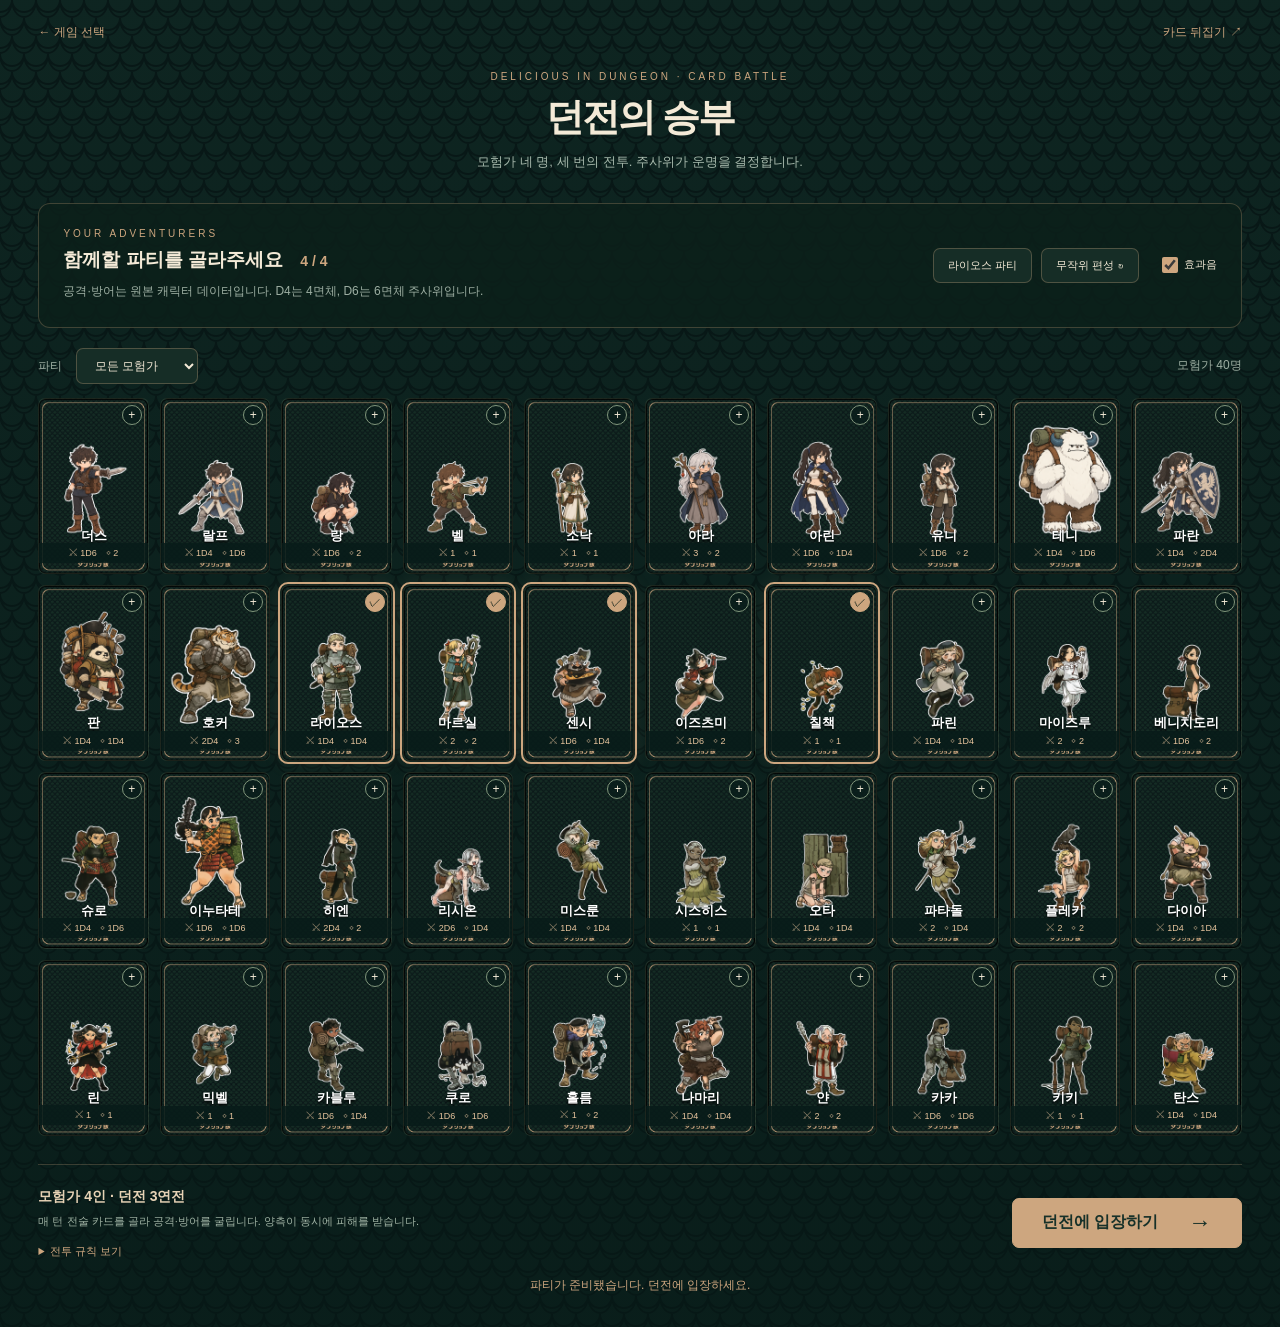
==== battle.html @ 52faee6e "Add dice card battle and shared game selection" ====
<!doctype html>
<html lang="ko">
<head>
  <meta charset="utf-8"><meta name="viewport" content="width=device-width, initial-scale=1">
  <title>던전의 승부 · 카드 배틀</title>
  <link rel="stylesheet" href="battle.css">
  <script src="battle-data.js" defer></script><script src="battle-engine.js" defer></script>
  <script src="battle-audio.js" defer></script><script src="battle.js" defer></script>
</head>
<body class="battle-body">
  <section id="party-setup" class="party-setup">
    <nav class="site-nav"><a href="index.html">← 게임 선택</a><a href="memory.html">카드 뒤집기 ↗</a></nav>
    <header class="page-heading"><p class="overline">DELICIOUS IN DUNGEON · CARD BATTLE</p><h1>던전의 승부</h1><p>모험가 네 명, 세 번의 전투. 주사위가 운명을 결정합니다.</p></header>
    <section class="party-config" aria-label="파티 편성">
      <div><p class="overline">YOUR ADVENTURERS</p><h2>함께할 파티를 골라주세요 <span id="selected-count">4 / 4</span></h2><p class="muted">공격·방어는 원본 캐릭터 데이터입니다. D4는 4면체, D6는 6면체 주사위입니다.</p></div>
      <div class="config-actions"><button id="default-party">라이오스 파티</button><button id="random-party">무작위 편성 ↻</button><label><input type="checkbox" id="battle-sound" checked> 효과음</label></div>
    </section>
    <div class="party-filter"><label>파티 <select id="party-filter"><option value="all">모든 모험가</option></select></label><span id="roster-count"></span></div>
    <div id="roster" class="roster" aria-label="캐릭터 선택"></div>
    <section class="launch-panel"><div><strong>모험가 4인 · 던전 3연전</strong><p>매 턴 전술 카드를 골라 공격·방어를 굴립니다. 양측이 동시에 피해를 받습니다.</p><details><summary>전투 규칙 보기</summary><p>아군 체력 80, 적 체력 18 / 20 / 24. 피해는 공격 합계 − 상대 방어 합계이며 최소 1입니다. 승리하면 체력을 12 회복합니다. 마지막 전투까지 이기면 클리어! 체력·전술 보너스는 이 웹게임의 공통 규칙이며 원본 캐릭터 능력치와 별개입니다.</p></details></div><button id="begin-battle" class="gold-button">던전에 입장하기 <span>→</span></button></section>
    <p id="setup-feedback" role="status" class="feedback"></p>
  </section>
  <main id="arena" class="arena" hidden>
    <header class="arena-header"><button id="back-to-party">← 파티 편성</button><div><span class="overline">DUNGEON ENCOUNTER</span><h1 id="encounter-title"></h1></div><label class="auto-label"><input type="checkbox" id="auto-battle"> 자동 진행</label></header>
    <div class="encounter-track" aria-label="던전 진행"><span data-stage="0">01 버섯의 숲</span><i></i><span data-stage="1">02 납골당</span><i></i><span data-stage="2">03 갑옷의 방</span></div>
    <section class="battlefield" aria-label="전투 필드">
      <div class="team ally-team"><div class="team-heading"><div><span class="overline">YOUR PARTY</span><h2>모험가 파티</h2></div><span class="hp-value" id="ally-hp-label"></span></div><div class="hp-track"><div id="ally-hp-bar"></div></div><div id="ally-lineup" class="lineup"></div></div>
      <div class="versus"><span id="round-label">ROUND 01</span><b>VS</b><span class="crossed-swords">⚔</span></div>
      <div class="team enemy-team"><div class="team-heading"><div><span class="overline">ENEMY PARTY</span><h2 id="enemy-name"></h2></div><span class="hp-value" id="enemy-hp-label"></span></div><div class="hp-track enemy"><div id="enemy-hp-bar"></div></div><div id="enemy-lineup" class="lineup"></div></div>
    </section>
    <section class="resolution" aria-label="주사위 판정 결과"><div class="power ally-power"><div><span>⚔ 공격 합계</span><strong id="ally-attack">—</strong></div><div><span>◇ 방어 합계</span><strong id="ally-defense">—</strong></div></div><div class="round-status"><span id="phase-label">전술을 선택하세요</span><p id="round-message" role="status" aria-live="polite">전술 카드를 고르면 주사위가 굴러갑니다.</p></div><div class="power enemy-power"><div><span>⚔ 공격 합계</span><strong id="enemy-attack">—</strong></div><div><span>◇ 방어 합계</span><strong id="enemy-defense">—</strong></div></div></section>
    <section class="command-area" aria-label="전술 카드"><div class="command-title"><span class="overline">CHOOSE YOUR TACTIC</span><p>이번 턴의 전술</p></div><div id="tactics" class="tactics"></div><div class="deck-mark"><span>✦</span><strong>매 턴 1장 선택</strong><small>전술 보너스는 파티 합계에 적용</small></div></section>
    <details class="combat-log"><summary>전투 기록 <span id="log-last">아직 전투가 시작되지 않았습니다.</span></summary><ol id="log-list"></ol></details>
  </main>
  <dialog id="battle-result" aria-labelledby="battle-result-title"><p class="overline" id="result-kicker"></p><h2 id="battle-result-title"></h2><p id="battle-result-description"></p><button id="continue-battle" class="gold-button"></button><button id="result-party" class="text-button">파티 다시 편성하기</button></dialog>
</body>
</html>
---- battle.css ----
:root{color-scheme:dark;--ink:#0b1e1c;--panel:#142e28;--gold:#cda67f;--paper:#f4ead7;--muted:#9eafa3;font-family:'Malgun Gothic','Apple SD Gothic Neo',sans-serif;background:var(--ink);color:var(--paper)}
*{box-sizing:border-box}body{margin:0;min-height:100vh;background-color:#102824;background-image:linear-gradient(#0b201c66,#071a17bb),url("data:image/svg+xml,%3Csvg xmlns='http://www.w3.org/2000/svg' width='48' height='36' viewBox='0 0 48 36'%3E%3Cg fill='none' stroke='%23061213' stroke-width='2'%3E%3Cpath d='M-12 0a12 12 0 0 0 24 0m0 0a12 12 0 0 0 24 0m0 0a12 12 0 0 0 24 0M-12 0a12 17 0 0 0 24 0m0 0a12 17 0 0 0 24 0m0 0a12 17 0 0 0 24 0M0 18a12 12 0 0 0 24 0m0 0a12 12 0 0 0 24 0M0 18a12 17 0 0 0 24 0m0 0a12 17 0 0 0 24 0'/%3E%3C/g%3E%3C/svg%3E")}
[hidden]{display:none!important}button,input,select{font:inherit}a{color:inherit;text-decoration:none}button,select{border:1px solid #cda67f50;border-radius:7px;background:#162d26;color:var(--paper);padding:9px 14px;cursor:pointer}button:hover{border-color:var(--gold);background:#294537}button:disabled{opacity:.45;cursor:default}button:focus-visible,a:focus-visible,select:focus-visible{outline:3px solid #ffe3a4;outline-offset:4px}input[type=checkbox]{accent-color:var(--gold);width:16px;height:16px;vertical-align:middle;cursor:pointer}h1,h2,p{margin:0}.overline{font-size:10px;letter-spacing:3px;color:var(--gold)}.muted{color:var(--muted);font-size:12px;line-height:1.8}.gold-button{background:var(--gold);color:#173129;border-color:var(--gold);font-weight:700;min-height:50px;display:inline-flex;gap:30px;align-items:center;justify-content:center}.gold-button:hover{background:#e6c6a2;color:#12271f}.gold-button span{font-size:23px}.text-button{border:0;background:transparent;color:var(--muted);display:block;margin:14px auto 0;font-size:12px}.site-nav{display:flex;justify-content:space-between;font-size:12px;color:var(--gold);margin-bottom:30px}
/* A shared entrance for both games. */
.portal{max-width:1120px;width:92%;margin:auto;padding:48px 0 25px}.portal-heading{text-align:center}.portal-emblem{display:block;font-size:28px;color:var(--gold);margin:16px 0 8px}.portal-heading h1{font-size:43px;letter-spacing:-2px}.portal-heading>p:last-child{font-size:13px;line-height:1.9;color:#afc0b3;margin-top:12px}.mode-grid{display:grid;grid-template-columns:1fr 1fr;gap:26px;margin-top:34px}.mode-card{overflow:hidden;border-radius:14px;border:1px solid #cda67f60;background:#10251feb;transition:transform .2s,border-color .2s;box-shadow:0 15px 40px #0003}.mode-card:hover{transform:translateY(-5px);border-color:var(--gold)}.mode-visual{height:225px;background:radial-gradient(ellipse at bottom,#61734d70,transparent 70%);position:relative;border-bottom:1px solid #cda67f30;overflow:hidden}.mini-card,.mini-back{position:absolute;top:24px;width:105px;height:167px;border-radius:7px;background:url('card_back.png') center/100% 100%;box-shadow:0 6px 20px #0007;left:calc(50% - 52px);transform:rotate(-10deg)}.mini-back{transform:translateX(-94px) rotate(-16deg);top:40px}.mini-card img{width:100%;height:90%;object-fit:contain}.mini-card.second{transform:translateX(90px) rotate(12deg);top:34px}.battle-visual{display:flex;align-items:flex-end;justify-content:center;gap:5px}.portal-hero{height:220px;width:155px;object-fit:contain;filter:drop-shadow(0 3px 1px #f4ead780)}.portal-monster{height:195px;width:135px;object-fit:contain;filter:drop-shadow(0 3px 1px #f4ead780)}.portal-vs{font-size:35px;font-weight:900;font-style:italic;color:#e5d4b6;align-self:center}.mode-copy{padding:26px 32px 25px}.mode-copy h2{font-size:28px;margin:9px 0 12px;letter-spacing:-1px}.mode-copy p{color:#b7c4b7;font-size:13px;line-height:1.8}.mode-tags{display:block;color:#899f8d;font-size:10px;margin:18px 0}.mode-copy>strong{display:flex;justify-content:space-between;align-items:center;border-top:1px solid #cda67f30;padding-top:16px;font-size:13px;color:var(--gold)}.mode-copy>strong span{font-size:23px}.portal-footer{text-align:center;color:#7e9688;font-size:11px;margin-top:30px}
/* Preparation: select the adventurers using their imported statistics. */
.party-setup{max-width:1320px;width:94%;margin:auto;padding:24px 0 32px}.page-heading{text-align:center;margin:10px 0 32px}.page-heading h1{font-size:38px;letter-spacing:-2px;margin:10px 0}.page-heading>p:last-child{font-size:13px;color:#a7b9ac}.party-config{display:flex;justify-content:space-between;align-items:center;gap:20px;padding:24px;background:#0c201bd9;border:1px solid #cda67f45;border-radius:12px}.party-config h2{font-size:19px;margin:8px 0}.party-config h2 span{font-size:14px;color:var(--gold);margin-left:12px}.config-actions{display:flex;gap:9px;align-items:center;flex-wrap:wrap;justify-content:flex-end;font-size:11px}.config-actions label{white-space:nowrap;margin-left:10px}.party-filter{display:flex;align-items:center;justify-content:space-between;margin:20px 0 14px;font-size:12px;color:var(--muted)}.party-filter select{margin-left:10px;font-size:12px}.roster{display:grid;grid-template-columns:repeat(10,minmax(0,1fr));gap:11px}.roster-card{position:relative;overflow:hidden;aspect-ratio:606/968;padding:0;border:1px solid #667a5e40;background:url('card_back.png') center/100% 100%;border-radius:7px;transition:transform .15s}.roster-card:hover{transform:translateY(-3px)}.roster-card.selected{outline:2px solid var(--gold);outline-offset:1px;box-shadow:0 0 20px #cda67f25}.roster-card img{position:absolute;top:0;left:5%;width:90%;height:79%;object-fit:contain}.selection-tick{position:absolute;top:6px;right:6px;border-radius:50%;width:20px;height:20px;display:grid;place-items:center;background:#091d1bcc;border:1px solid #80957b;font-size:12px;z-index:1}.selected .selection-tick{background:var(--gold);color:#15251c;border-color:var(--gold)}.roster-name{position:absolute;bottom:16%;width:100%;left:0;font-size:13px;color:#fff;text-shadow:0 2px 3px #000}.roster-stats{position:absolute;bottom:5.5%;width:100%;left:0;font-size:9px;background:#081c19d9;padding:5px 0;color:#e7c49d;white-space:nowrap}.launch-panel{display:flex;justify-content:space-between;gap:25px;align-items:center;border-top:1px solid #cda67f40;margin-top:28px;padding-top:22px}.launch-panel strong{font-size:14px;color:#e6d2b5}.launch-panel p{font-size:11px;color:#9fb2a3;line-height:1.8;margin-top:6px}.launch-panel details{font-size:11px;color:var(--gold);margin-top:12px}.launch-panel summary{cursor:pointer}.launch-panel .gold-button{flex-shrink:0;min-width:230px}.feedback{text-align:center;color:var(--gold);font-size:12px;margin-top:18px;min-height:18px}
/* The arena uses the whole viewport, with opposing parties and a shared roll. */
.in-battle{overflow:hidden}.arena{height:100dvh;max-width:1600px;margin:auto;padding:16px 30px;display:grid;grid-template-rows:auto auto minmax(0,1fr) auto auto auto;gap:14px}.arena-header{display:flex;justify-content:space-between;align-items:center}.arena-header>div{text-align:center}.arena-header h1{font-size:24px;margin-top:5px;letter-spacing:-1px}.arena-header>button{font-size:11px}.auto-label{font-size:12px;color:#c0c9b6;min-width:110px;text-align:right}.encounter-track{display:flex;align-items:center;justify-content:center;gap:12px;font-size:10px;color:#5f7b6c}.encounter-track i{width:50px;height:1px;background:#58715b66}.encounter-track .current{color:var(--gold)}.encounter-track .passed{color:#c5d9b5}.battlefield{display:grid;grid-template-columns:minmax(0,1fr) 115px minmax(0,1fr);gap:20px;align-items:stretch;min-height:0;padding-top:8px}.team{display:flex;flex-direction:column;min-width:0;min-height:0}.team-heading{display:flex;justify-content:space-between;align-items:center;gap:8px}.team-heading .overline{font-size:8px;letter-spacing:2px}.team-heading h2{font-size:16px;margin-top:5px}.hp-value{font-size:13px;font-weight:bold;color:#eee5cf;font-variant-numeric:tabular-nums}.hp-track{height:8px;background:#091b18;border:1px solid #bdd19530;border-radius:5px;margin:12px 0 0;overflow:hidden}.hp-track>div{height:100%;background:linear-gradient(90deg,#507f5a,#b6cd85);transition:width .5s}.hp-track.enemy>div{background:linear-gradient(90deg,#8c3334,#ce7a63)}.lineup{display:flex;justify-content:center;align-items:stretch;gap:0;flex:1;min-height:0;margin-top:10px;border-bottom:1px solid #cda67f30}.fighter{position:relative;min-width:0;flex:1;display:flex;flex-direction:column;justify-content:flex-end;align-items:center;padding-top:24px}.fighter img{min-height:0;flex:1;object-fit:contain;max-width:100%;width:100%;filter:drop-shadow(1px 1px 0 #f2e2c780) drop-shadow(-1px -1px 0 #f2e2c780) drop-shadow(0 7px 5px #0005)}.fighter-name{position:relative;z-index:1;text-align:center;background:#0a1b17e8;border:1px solid #72826170;border-radius:5px;padding:4px 8px;font-size:12px;margin-top:-5px;max-width:100%;white-space:nowrap}.fighter-stats{font-size:9px;line-height:1.5;color:#d7c09c;text-align:center;padding:7px 0;min-height:28px}.enemy-team .fighter img{max-width:230px}.enemy-team .fighter-name{border-color:#bb766070}.roll-float{position:absolute;top:4px;left:50%;transform:translateX(-50%) translateY(8px);white-space:nowrap;padding:6px 9px;font-size:12px;font-weight:bold;background:#d4b06c;color:#15271d;clip-path:polygon(8% 0,92% 0,100% 50%,92% 100%,8% 100%,0 50%);opacity:0;transition:opacity .2s,transform .2s;z-index:2}.has-roll .roll-float{opacity:1;transform:translateX(-50%) translateY(0)}.versus{display:flex;flex-direction:column;align-items:center;justify-content:center;gap:12px}.versus>span:first-child{font-size:9px;letter-spacing:2px;color:var(--gold)}.versus b{font-size:55px;font-weight:900;font-style:italic;color:#f3ecd8;text-shadow:0 3px 0 #0005}.crossed-swords{font-size:38px;color:var(--gold);opacity:.7}.resolution{display:grid;grid-template-columns:1fr 1.3fr 1fr;gap:18px;align-items:center;border-top:1px solid #cda67f40;border-bottom:1px solid #cda67f40;padding:14px 18px;background:#0a1b17b3}.power{display:flex;justify-content:center;gap:28px}.power>div{display:flex;flex-direction:column;align-items:center}.power span{font-size:9px;color:#bcb89e;white-space:nowrap}.power strong{font-size:38px;font-variant-numeric:tabular-nums;line-height:1.2}.ally-power strong{color:#e4d19f}.enemy-power strong{color:#d8927e}.round-status{text-align:center}.round-status>span{font-size:13px;color:var(--gold);font-weight:bold}.round-status p{font-size:11px;color:#a1b4a6;line-height:1.7;margin-top:6px}.command-area{display:grid;grid-template-columns:1fr 2.4fr 1fr;gap:24px;align-items:center}.command-title p{font-size:17px;margin-top:8px}.tactics{display:grid;grid-template-columns:repeat(3,minmax(0,1fr));gap:12px}.tactic-card{display:flex;flex-direction:column;align-items:center;padding:10px 8px 12px;gap:4px;border-radius:9px;background:linear-gradient(160deg,#294337,#10271f);border-color:#cda67f66;transition:transform .15s}.tactic-card:hover:not(:disabled){transform:translateY(-4px);background:#304d3c}.tactic-icon{font-size:21px;color:var(--gold)}.tactic-card strong{font-size:14px}.tactic-card small{font-size:9px;color:#91aa96}.tactic-bonus{font-size:12px;color:#e9cf9e;border-top:1px solid #cda67f33;margin-top:4px;padding-top:6px}.tactic-assault{border-bottom:3px solid #b9634f}.tactic-balanced{border-bottom:3px solid #cda67f}.tactic-guard{border-bottom:3px solid #6c93a8}.deck-mark{display:flex;flex-direction:column;align-items:center;gap:7px;color:#a5b59c}.deck-mark>span{font-size:27px;color:var(--gold)}.deck-mark strong{font-size:11px}.deck-mark small{font-size:9px;color:#6e8b79}.combat-log{font-size:10px;color:#82998a;position:relative}.combat-log summary{cursor:pointer;display:flex;gap:20px;align-items:center}.combat-log summary span{overflow:hidden;text-overflow:ellipsis;white-space:nowrap}.combat-log ol{position:absolute;bottom:20px;left:0;right:0;max-height:200px;overflow:auto;border:1px solid #cda67f66;background:#0c201bf5;padding:20px 30px;color:#b4c6b7;line-height:2;z-index:10;border-radius:7px}.rolling .fighter img{animation:roll-bob .15s infinite alternate}.rolling .power strong{animation:pulse .15s infinite alternate}dialog{width:min(460px,90%);padding:36px;border:1px solid var(--gold);border-radius:15px;background:#122c24;color:var(--paper);text-align:center;box-shadow:0 20px 100px #0008}dialog::backdrop{background:#031410c9;backdrop-filter:blur(5px)}dialog h2{font-size:27px;letter-spacing:-1px;margin:15px 0}dialog>p:not(.overline){font-size:13px;line-height:1.8;color:#b3c2ae;margin-bottom:25px}dialog .gold-button{width:100%}@keyframes roll-bob{from{transform:translateY(0)}to{transform:translateY(-4px)}}@keyframes pulse{to{opacity:.3}}
@media(min-width:1600px){.arena{padding-top:24px;padding-bottom:24px;gap:20px}.tactic-card{padding:16px}.fighter-name{font-size:15px}.fighter-stats{font-size:11px}}
@media(max-width:1000px){.roster{grid-template-columns:repeat(7,minmax(0,1fr))}.party-config{align-items:flex-start;flex-direction:column}.config-actions{justify-content:flex-start}.arena{padding:12px 16px;gap:12px}.battlefield{grid-template-columns:minmax(0,1fr) 65px minmax(0,1fr);gap:10px}.versus b{font-size:38px}.crossed-swords{font-size:28px}.command-area{grid-template-columns:1fr 3fr}.deck-mark{display:none}.power{gap:18px}.fighter-name{font-size:10px;padding:4px}.fighter-stats{font-size:8px}.roll-float{font-size:10px;padding:4px}.portal{padding-top:30px}.mode-copy{padding:22px}}
@media(max-width:650px){.portal{width:90%;padding-top:28px}.portal-heading h1{font-size:32px}.portal-heading .overline{font-size:8px;letter-spacing:2px}.portal-emblem{margin-top:10px}.mode-grid{grid-template-columns:1fr;gap:18px}.mode-visual{height:190px}.mini-card,.mini-back{width:87px;height:139px}.mini-back{transform:translateX(-70px) rotate(-16deg)}.mini-card.second{transform:translateX(70px) rotate(12deg)}.portal-hero{height:185px}.portal-monster{height:160px}.mode-copy h2{font-size:24px}.mode-copy p br{display:none}.mode-copy p{font-size:12px}.mode-tags{margin:12px 0}.party-setup{padding-top:18px}.page-heading h1{font-size:31px}.page-heading>p:last-child{font-size:11px;line-height:1.7}.page-heading .overline{font-size:8px;letter-spacing:2px}.party-config{padding:16px}.party-config h2{font-size:16px}.party-config .muted{font-size:10px}.config-actions{font-size:10px}.config-actions button{font-size:10px;padding:8px}.roster{grid-template-columns:repeat(4,minmax(0,1fr));gap:9px}.roster-name{font-size:11px}.roster-stats{font-size:8px;letter-spacing:-.5px}.launch-panel{flex-direction:column;align-items:stretch;gap:15px}.site-nav{margin-bottom:20px;font-size:11px}.launch-panel .gold-button{width:100%}.arena{padding:10px 10px max(10px,env(safe-area-inset-bottom));gap:10px;grid-template-rows:auto auto minmax(0,1fr) auto auto auto}.arena-header .overline{font-size:7px;letter-spacing:1px}.arena-header h1{font-size:18px}.arena-header>button{font-size:9px;padding:7px}.auto-label{font-size:10px;min-width:0}.encounter-track{font-size:8px;gap:6px}.encounter-track i{width:18px}.battlefield{grid-template-columns:minmax(0,1fr) 35px minmax(0,1fr);gap:6px;padding-top:0}.team-heading{flex-wrap:wrap;gap:4px}.team-heading h2{font-size:12px}.team-heading .overline{font-size:6px;letter-spacing:1px}.hp-value{font-size:10px}.hp-track{margin-top:7px;height:6px}.lineup{flex-wrap:wrap;gap:5px;margin-top:7px}.ally-team .fighter{flex:0 0 calc(50% - 3px);height:calc(50% - 3px);padding-top:17px}.enemy-team .fighter{padding-top:18px}.enemy-team .fighter img{max-height:80%}.fighter-name{font-size:9px;padding:2px 5px}.fighter-stats{font-size:6px;padding:3px 0;min-height:18px}.versus b{font-size:25px}.versus>span:first-child{font-size:6px;letter-spacing:0}.crossed-swords{font-size:23px}.roll-float{font-size:8px;padding:3px;top:0}.resolution{grid-template-columns:1fr 1fr;padding:8px;gap:8px}.power{gap:24px}.power strong{font-size:27px}.power span{font-size:8px}.round-status{grid-column:1/-1;grid-row:2;border-top:1px solid #cda67f30;padding-top:6px}.round-status>span{font-size:10px}.round-status p{font-size:9px;line-height:1.4;margin-top:3px}.command-area{display:block}.command-title{display:none}.tactics{gap:7px}.tactic-card{padding:7px 3px;gap:2px}.tactic-icon{font-size:18px}.tactic-card strong{font-size:12px}.tactic-card small{font-size:7px}.tactic-bonus{font-size:10px;padding-top:4px}.combat-log{font-size:8px}.combat-log summary{gap:10px}.combat-log summary span{max-width:70%}}
@media(max-height:600px) and (min-width:651px){.arena{gap:8px;padding:8px 20px}.arena-header h1{font-size:18px}.arena-header .overline{display:none}.tactic-card{padding:6px;gap:2px}.tactic-card small,.deck-mark,.command-title .overline{display:none}.tactic-icon{font-size:16px}.tactic-bonus{font-size:10px;padding-top:3px}.tactic-card strong{font-size:12px}.resolution{padding:7px}.power strong{font-size:28px}.fighter-name{font-size:9px}.fighter-stats{font-size:7px;min-height:20px;padding:3px}.roll-float{font-size:8px;padding:3px}.fighter{padding-top:18px}.encounter-track{font-size:8px}.hp-track{margin-top:6px}.team-heading h2{font-size:12px}.team-heading .overline{font-size:6px}}
@media(prefers-reduced-motion:reduce){*,*::before,*::after{animation:none!important;transition:none!important}}
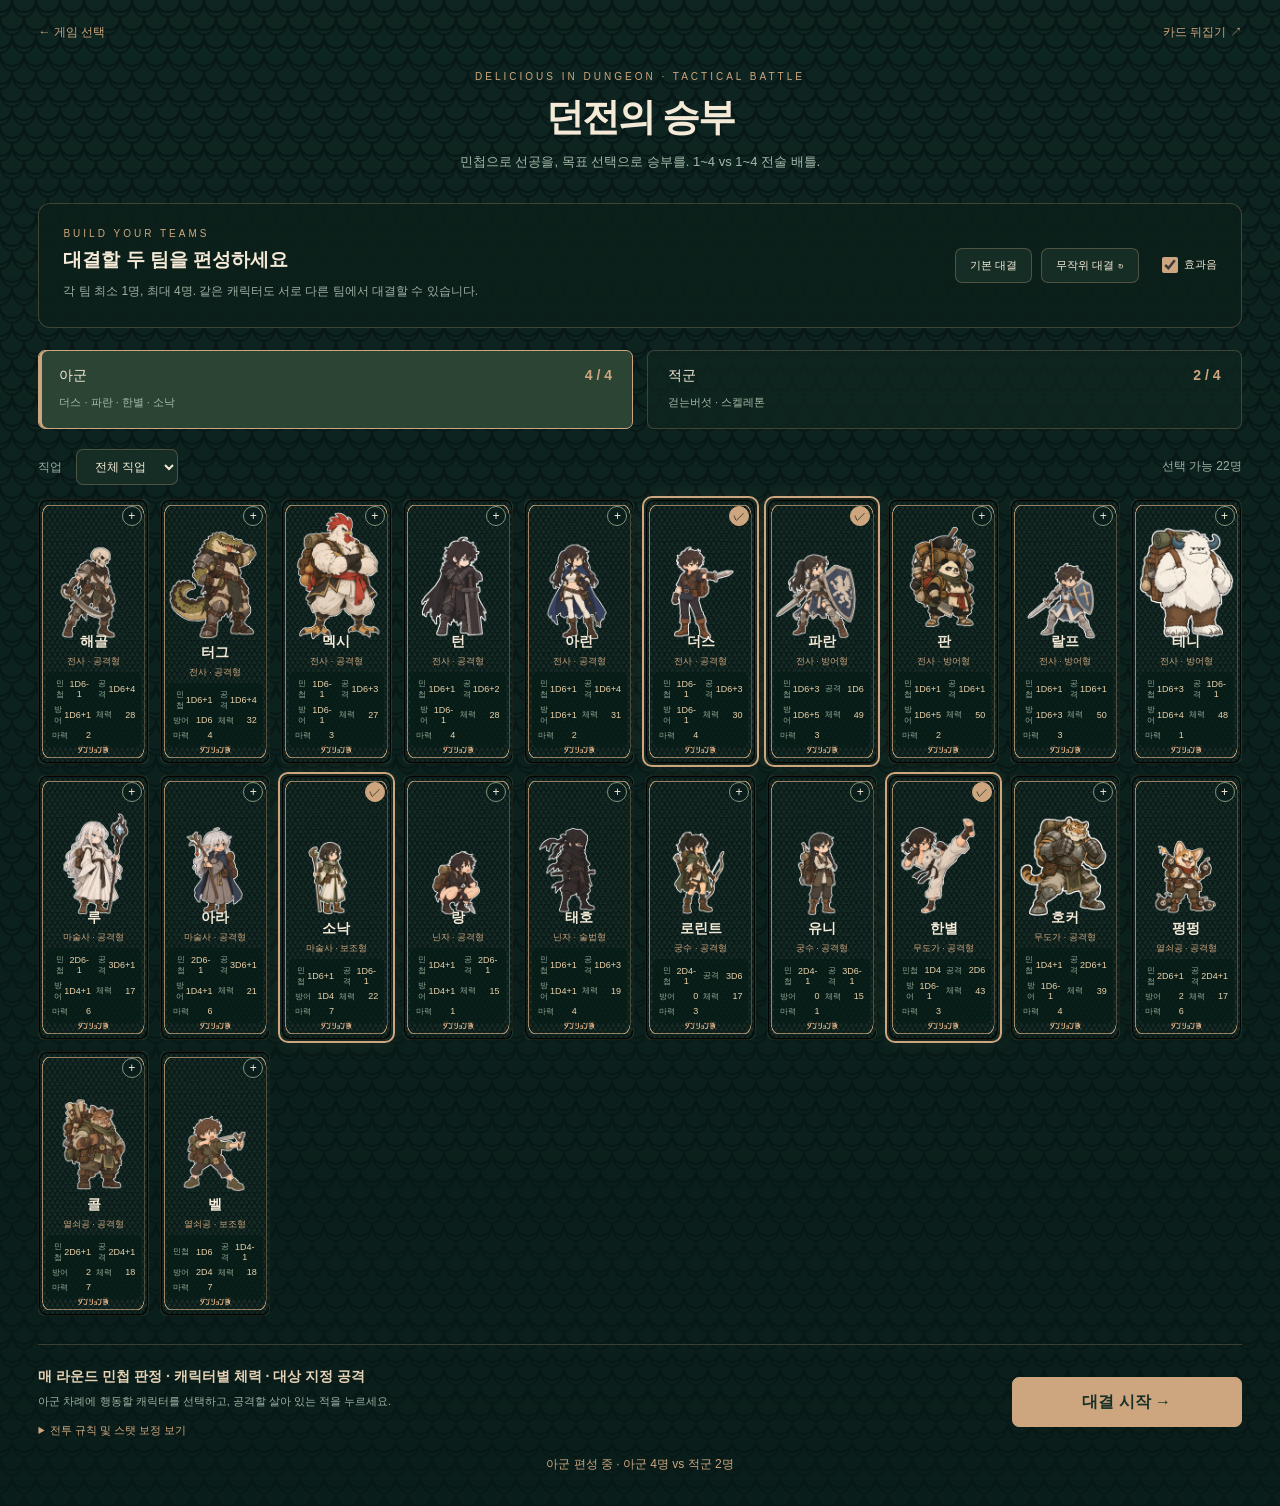
==== commit 77095da5: "Rebuild battle with individual initiative, targets, combos and job stats" ====
--- a/battle.html
+++ b/battle.html
@@ -1,37 +1,22 @@
 <!doctype html>
-<html lang="ko">
-<head>
-  <meta charset="utf-8"><meta name="viewport" content="width=device-width, initial-scale=1">
-  <title>던전의 승부 · 카드 배틀</title>
-  <link rel="stylesheet" href="battle.css">
-  <script src="battle-data.js" defer></script><script src="battle-engine.js" defer></script>
-  <script src="battle-audio.js" defer></script><script src="battle.js" defer></script>
-</head>
+<html lang="ko"><head><meta charset="utf-8"><meta name="viewport" content="width=device-width,initial-scale=1"><title>던전의 승부 · 카드 배틀</title><link rel="stylesheet" href="battle.css"><script src="battle-data.js" defer></script><script src="battle-engine.js" defer></script><script src="battle-audio.js" defer></script><script src="battle.js" defer></script></head>
 <body class="battle-body">
-  <section id="party-setup" class="party-setup">
-    <nav class="site-nav"><a href="index.html">← 게임 선택</a><a href="memory.html">카드 뒤집기 ↗</a></nav>
-    <header class="page-heading"><p class="overline">DELICIOUS IN DUNGEON · CARD BATTLE</p><h1>던전의 승부</h1><p>모험가 네 명, 세 번의 전투. 주사위가 운명을 결정합니다.</p></header>
-    <section class="party-config" aria-label="파티 편성">
-      <div><p class="overline">YOUR ADVENTURERS</p><h2>함께할 파티를 골라주세요 <span id="selected-count">4 / 4</span></h2><p class="muted">공격·방어는 원본 캐릭터 데이터입니다. D4는 4면체, D6는 6면체 주사위입니다.</p></div>
-      <div class="config-actions"><button id="default-party">라이오스 파티</button><button id="random-party">무작위 편성 ↻</button><label><input type="checkbox" id="battle-sound" checked> 효과음</label></div>
-    </section>
-    <div class="party-filter"><label>파티 <select id="party-filter"><option value="all">모든 모험가</option></select></label><span id="roster-count"></span></div>
-    <div id="roster" class="roster" aria-label="캐릭터 선택"></div>
-    <section class="launch-panel"><div><strong>모험가 4인 · 던전 3연전</strong><p>매 턴 전술 카드를 골라 공격·방어를 굴립니다. 양측이 동시에 피해를 받습니다.</p><details><summary>전투 규칙 보기</summary><p>아군 체력 80, 적 체력 18 / 20 / 24. 피해는 공격 합계 − 상대 방어 합계이며 최소 1입니다. 승리하면 체력을 12 회복합니다. 마지막 전투까지 이기면 클리어! 체력·전술 보너스는 이 웹게임의 공통 규칙이며 원본 캐릭터 능력치와 별개입니다.</p></details></div><button id="begin-battle" class="gold-button">던전에 입장하기 <span>→</span></button></section>
-    <p id="setup-feedback" role="status" class="feedback"></p>
-  </section>
-  <main id="arena" class="arena" hidden>
-    <header class="arena-header"><button id="back-to-party">← 파티 편성</button><div><span class="overline">DUNGEON ENCOUNTER</span><h1 id="encounter-title"></h1></div><label class="auto-label"><input type="checkbox" id="auto-battle"> 자동 진행</label></header>
-    <div class="encounter-track" aria-label="던전 진행"><span data-stage="0">01 버섯의 숲</span><i></i><span data-stage="1">02 납골당</span><i></i><span data-stage="2">03 갑옷의 방</span></div>
-    <section class="battlefield" aria-label="전투 필드">
-      <div class="team ally-team"><div class="team-heading"><div><span class="overline">YOUR PARTY</span><h2>모험가 파티</h2></div><span class="hp-value" id="ally-hp-label"></span></div><div class="hp-track"><div id="ally-hp-bar"></div></div><div id="ally-lineup" class="lineup"></div></div>
-      <div class="versus"><span id="round-label">ROUND 01</span><b>VS</b><span class="crossed-swords">⚔</span></div>
-      <div class="team enemy-team"><div class="team-heading"><div><span class="overline">ENEMY PARTY</span><h2 id="enemy-name"></h2></div><span class="hp-value" id="enemy-hp-label"></span></div><div class="hp-track enemy"><div id="enemy-hp-bar"></div></div><div id="enemy-lineup" class="lineup"></div></div>
-    </section>
-    <section class="resolution" aria-label="주사위 판정 결과"><div class="power ally-power"><div><span>⚔ 공격 합계</span><strong id="ally-attack">—</strong></div><div><span>◇ 방어 합계</span><strong id="ally-defense">—</strong></div></div><div class="round-status"><span id="phase-label">전술을 선택하세요</span><p id="round-message" role="status" aria-live="polite">전술 카드를 고르면 주사위가 굴러갑니다.</p></div><div class="power enemy-power"><div><span>⚔ 공격 합계</span><strong id="enemy-attack">—</strong></div><div><span>◇ 방어 합계</span><strong id="enemy-defense">—</strong></div></div></section>
-    <section class="command-area" aria-label="전술 카드"><div class="command-title"><span class="overline">CHOOSE YOUR TACTIC</span><p>이번 턴의 전술</p></div><div id="tactics" class="tactics"></div><div class="deck-mark"><span>✦</span><strong>매 턴 1장 선택</strong><small>전술 보너스는 파티 합계에 적용</small></div></section>
-    <details class="combat-log"><summary>전투 기록 <span id="log-last">아직 전투가 시작되지 않았습니다.</span></summary><ol id="log-list"></ol></details>
-  </main>
-  <dialog id="battle-result" aria-labelledby="battle-result-title"><p class="overline" id="result-kicker"></p><h2 id="battle-result-title"></h2><p id="battle-result-description"></p><button id="continue-battle" class="gold-button"></button><button id="result-party" class="text-button">파티 다시 편성하기</button></dialog>
-</body>
-</html>
+<section id="party-setup" class="party-setup">
+<nav class="site-nav"><a href="index.html">← 게임 선택</a><a href="memory.html">카드 뒤집기 ↗</a></nav>
+<header class="page-heading"><p class="overline">DELICIOUS IN DUNGEON · TACTICAL BATTLE</p><h1>던전의 승부</h1><p>민첩으로 선공을, 목표 선택으로 승부를. 1~4 vs 1~4 전술 배틀.</p></header>
+<section class="party-config"><div><p class="overline">BUILD YOUR TEAMS</p><h2>대결할 두 팀을 편성하세요</h2><p class="muted">각 팀 최소 1명, 최대 4명. 같은 캐릭터도 서로 다른 팀에서 대결할 수 있습니다.</p></div><div class="config-actions"><button id="default-party">기본 대결</button><button id="random-party">무작위 대결 ↻</button><label><input id="battle-sound" type="checkbox" checked> 효과음</label></div></section>
+<div class="team-selectors"><button id="edit-ally" class="active" aria-pressed="true">아군 <strong id="ally-count">0 / 4</strong><span id="ally-selected"></span></button><button id="edit-enemy" aria-pressed="false">적군 <strong id="enemy-count">0 / 4</strong><span id="enemy-selected"></span></button></div>
+<div class="party-filter"><label>직업 <select id="party-filter"><option value="all">전체 직업</option></select></label><span id="roster-count"></span></div>
+<div id="roster" class="roster" aria-label="캐릭터 선택"></div>
+<section class="launch-panel"><div><strong>매 라운드 민첩 판정 · 캐릭터별 체력 · 대상 지정 공격</strong><p>아군 차례에 행동할 캐릭터를 선택하고, 공격할 살아 있는 적을 누르세요.</p><details><summary>전투 규칙 및 스탯 보정 보기</summary><p>민첩을 매 라운드 굴려 낮은 순서로 행동합니다. 동률은 무작위입니다. 공격자의 민첩 결과가 대상보다 3 이상 낮으면 연속공격합니다. 두 번째 공격력은 새로 굴리지만 방어는 첫 방어의 잔여값만 사용합니다. 방어보다 약한 공격은 체력 피해 0입니다. 사망한 캐릭터는 행동하지 못하며, 적을 모두 쓰러뜨리면 승리합니다.</p><p>캐릭터별 보정은 기본값에서 민첩·공격·방어 ±1, 체력 ±3, 마력 ±1 범위로 고정 생성됩니다. 궁수의 방어력 0은 유지됩니다. 마력은 표시만 하며 스킬은 추후 추가됩니다. 몬스터의 기존 공격·방어·이미지는 유지됩니다.</p></details></div><button id="begin-battle" class="gold-button">대결 시작 →</button></section><p id="setup-feedback" role="status" class="feedback"></p>
+</section>
+<main id="arena" class="arena duel-arena" hidden>
+<header class="arena-header"><button id="back-to-party">← 팀 편성</button><div><span class="overline">TACTICAL CARD BATTLE</span><h1 id="encounter-title">던전의 대결</h1></div><label class="auto-label"><input type="checkbox" id="auto-battle"> 자동 진행</label></header>
+<div id="turn-order" class="turn-order" aria-label="이번 라운드 행동 순서"></div>
+<section class="battlefield" aria-label="전투 필드"><div class="team ally-team"><div class="team-heading"><div><span class="overline">YOUR PARTY</span><h2>아군 파티</h2></div><span id="ally-hp-label" class="hp-value"></span></div><div id="ally-lineup" class="lineup"></div></div><div class="versus"><span id="round-label">ROUND 01</span><b>VS</b><span class="crossed-swords">⚔</span></div><div class="team enemy-team"><div class="team-heading"><div><span class="overline">ENEMY PARTY</span><h2>적군 파티</h2></div><span id="enemy-hp-label" class="hp-value"></span></div><div id="enemy-lineup" class="lineup"></div></div></section>
+<section class="resolution" aria-label="공격 판정"><div class="power ally-power"><div><span>⚔ 공격력</span><strong id="attack-value">—</strong></div><div><span>◇ 남은 방어</span><strong id="defense-value">—</strong></div></div><div class="round-status"><span id="phase-label">민첩 판정</span><p id="round-message" role="status" aria-live="polite"></p></div><div class="power enemy-power"><div><span>체력 피해</span><strong id="damage-value">—</strong></div><div><span>공격 횟수</span><strong id="hit-value">—</strong></div></div></section>
+<section class="duel-controls"><div><p class="overline">SELECT YOUR TARGET</p><p id="turn-prompt"></p></div><button id="select-actor" class="gold-button">행동 캐릭터 선택</button><span class="skill-note">마력·스킬 업데이트 예정</span></section>
+<details class="combat-log"><summary>전투 기록 <span id="log-last">대결을 시작합니다.</span></summary><ol id="log-list"></ol></details>
+</main>
+<dialog id="battle-result" aria-labelledby="battle-result-title"><p id="result-kicker" class="overline"></p><h2 id="battle-result-title"></h2><p id="battle-result-description"></p><button id="continue-battle" class="gold-button">같은 팀으로 재대결</button><button id="result-party" class="text-button">팀 다시 편성하기</button></dialog>
+</body></html>
--- a/battle.css
+++ b/battle.css
@@ -12,3 +12,8 @@
 @media(max-width:650px){.portal{width:90%;padding-top:28px}.portal-heading h1{font-size:32px}.portal-heading .overline{font-size:8px;letter-spacing:2px}.portal-emblem{margin-top:10px}.mode-grid{grid-template-columns:1fr;gap:18px}.mode-visual{height:190px}.mini-card,.mini-back{width:87px;height:139px}.mini-back{transform:translateX(-70px) rotate(-16deg)}.mini-card.second{transform:translateX(70px) rotate(12deg)}.portal-hero{height:185px}.portal-monster{height:160px}.mode-copy h2{font-size:24px}.mode-copy p br{display:none}.mode-copy p{font-size:12px}.mode-tags{margin:12px 0}.party-setup{padding-top:18px}.page-heading h1{font-size:31px}.page-heading>p:last-child{font-size:11px;line-height:1.7}.page-heading .overline{font-size:8px;letter-spacing:2px}.party-config{padding:16px}.party-config h2{font-size:16px}.party-config .muted{font-size:10px}.config-actions{font-size:10px}.config-actions button{font-size:10px;padding:8px}.roster{grid-template-columns:repeat(4,minmax(0,1fr));gap:9px}.roster-name{font-size:11px}.roster-stats{font-size:8px;letter-spacing:-.5px}.launch-panel{flex-direction:column;align-items:stretch;gap:15px}.site-nav{margin-bottom:20px;font-size:11px}.launch-panel .gold-button{width:100%}.arena{padding:10px 10px max(10px,env(safe-area-inset-bottom));gap:10px;grid-template-rows:auto auto minmax(0,1fr) auto auto auto}.arena-header .overline{font-size:7px;letter-spacing:1px}.arena-header h1{font-size:18px}.arena-header>button{font-size:9px;padding:7px}.auto-label{font-size:10px;min-width:0}.encounter-track{font-size:8px;gap:6px}.encounter-track i{width:18px}.battlefield{grid-template-columns:minmax(0,1fr) 35px minmax(0,1fr);gap:6px;padding-top:0}.team-heading{flex-wrap:wrap;gap:4px}.team-heading h2{font-size:12px}.team-heading .overline{font-size:6px;letter-spacing:1px}.hp-value{font-size:10px}.hp-track{margin-top:7px;height:6px}.lineup{flex-wrap:wrap;gap:5px;margin-top:7px}.ally-team .fighter{flex:0 0 calc(50% - 3px);height:calc(50% - 3px);padding-top:17px}.enemy-team .fighter{padding-top:18px}.enemy-team .fighter img{max-height:80%}.fighter-name{font-size:9px;padding:2px 5px}.fighter-stats{font-size:6px;padding:3px 0;min-height:18px}.versus b{font-size:25px}.versus>span:first-child{font-size:6px;letter-spacing:0}.crossed-swords{font-size:23px}.roll-float{font-size:8px;padding:3px;top:0}.resolution{grid-template-columns:1fr 1fr;padding:8px;gap:8px}.power{gap:24px}.power strong{font-size:27px}.power span{font-size:8px}.round-status{grid-column:1/-1;grid-row:2;border-top:1px solid #cda67f30;padding-top:6px}.round-status>span{font-size:10px}.round-status p{font-size:9px;line-height:1.4;margin-top:3px}.command-area{display:block}.command-title{display:none}.tactics{gap:7px}.tactic-card{padding:7px 3px;gap:2px}.tactic-icon{font-size:18px}.tactic-card strong{font-size:12px}.tactic-card small{font-size:7px}.tactic-bonus{font-size:10px;padding-top:4px}.combat-log{font-size:8px}.combat-log summary{gap:10px}.combat-log summary span{max-width:70%}}
 @media(max-height:600px) and (min-width:651px){.arena{gap:8px;padding:8px 20px}.arena-header h1{font-size:18px}.arena-header .overline{display:none}.tactic-card{padding:6px;gap:2px}.tactic-card small,.deck-mark,.command-title .overline{display:none}.tactic-icon{font-size:16px}.tactic-bonus{font-size:10px;padding-top:3px}.tactic-card strong{font-size:12px}.resolution{padding:7px}.power strong{font-size:28px}.fighter-name{font-size:9px}.fighter-stats{font-size:7px;min-height:20px;padding:3px}.roll-float{font-size:8px;padding:3px}.fighter{padding-top:18px}.encounter-track{font-size:8px}.hp-track{margin-top:6px}.team-heading h2{font-size:12px}.team-heading .overline{font-size:6px}}
 @media(prefers-reduced-motion:reduce){*,*::before,*::after{animation:none!important;transition:none!important}}
+/* Individual-target battle, v2. */
+.team-selectors{display:grid;grid-template-columns:1fr 1fr;gap:14px;margin:22px 0 16px}.team-selectors>button{text-align:left;padding:16px 20px;background:#10251fd9;font-size:14px;border:1px solid #cda67f40}.team-selectors>button.active{border-color:var(--gold);background:#2b4433;box-shadow:inset 3px 0 var(--gold)}.team-selectors strong{float:right;color:var(--gold)}.team-selectors span{display:block;font-size:11px;color:#a5bca8;margin-top:10px;min-height:17px}.job-card{aspect-ratio:auto;height:265px}.job-card>img{height:58%;top:-2%;object-fit:contain}.roster-info{position:absolute;bottom:6%;left:6%;right:6%;display:flex;flex-direction:column;align-items:center;gap:4px}.roster-info>strong{font-size:14px}.job-label{font-size:9px;color:var(--gold)}.unit-stats{display:grid;grid-template-columns:1fr 1fr;width:100%;gap:4px 5px;padding:6px;background:#061b16bd;border-radius:5px}.unit-stats>span{display:flex;justify-content:space-between;align-items:center;font-size:9px}.unit-stats small{font-size:8px;color:#91a996}.unit-stats b{color:#ead1aa;font-weight:500}.duel-arena{grid-template-rows:auto auto minmax(0,1fr) auto auto auto}.turn-order{display:flex;justify-content:center;gap:7px;flex-wrap:wrap;min-height:27px}.order-chip{font-size:10px;padding:6px 9px;border-radius:5px;border:1px solid #769b7b60;background:#203c30;color:#b6c8b5}.order-chip.enemy{background:#482c29;border-color:#bd7a6950;color:#ddb8a5}.order-chip.current{border-color:#f1ce8e;box-shadow:0 0 0 1px #e1b97d;color:#fff4db}.order-chip.done{opacity:.3}.duel-fighter{border:1px solid transparent;border-radius:9px;background:transparent;padding:26px 4px 4px;cursor:pointer;transition:border-color .2s,background .2s;overflow:hidden;gap:3px}.duel-fighter:hover{background:#2d493120;border-color:#9db59155}.duel-fighter.acting{border-color:#cda67f80;background:#cda67f08}.duel-fighter.chosen{border-color:#ebce8d;box-shadow:inset 0 0 16px #e3bf7525}.duel-fighter.targetable{border:1px dashed #db8976;background:#bd6e5911}.duel-fighter.targetable:hover{border:1px solid #ffb29d;background:#bf674a35;transform:translateY(-3px)}.duel-fighter:disabled{opacity:1;cursor:default}.duel-fighter.dead{opacity:.32;filter:grayscale(1);border-color:#61776533}.duel-fighter .fighter-name{font-size:12px;padding:3px 7px;margin-top:0}.unit-initiative{position:absolute;top:4px;left:50%;transform:translateX(-50%);white-space:nowrap;font-size:10px;padding:4px 9px;color:#e1c38e;background:#152e25e6;border:1px solid #cda67f60;border-radius:5px}.acting .unit-initiative{background:var(--gold);color:#14251a}.fighter-job{font-size:8px;color:#a8b79a;flex-shrink:0}.unit-health{display:block;width:90%;height:5px;background:#04140f;border-radius:4px;overflow:hidden;flex-shrink:0;margin-top:3px}.unit-health i{display:block;height:100%;background:#b5cf83;transition:width .3s}.enemy-team .unit-health i{background:#d88e78}.unit-hp{font-size:10px;line-height:1.2;color:#e2d6ba;flex-shrink:0}.duel-fighter .fighter-stats{font-size:9px;padding:2px 0;min-height:0;flex-shrink:0}.unit-mana{font-size:7px;color:#809eaa;flex-shrink:0}.duel-controls{display:flex;align-items:center;justify-content:space-between;gap:20px;padding:12px 8px}.duel-controls>div>p:last-child{font-size:12px;margin-top:8px;color:#c8d0b9}.duel-controls .gold-button{font-size:13px;min-height:45px;min-width:210px}.skill-note{font-size:10px;color:#738d7e}.duel-arena .resolution .power strong{font-size:32px}.duel-arena .lineup{gap:7px;border-bottom:0}.duel-arena .enemy-team .fighter img{max-width:100%}
+@media(max-width:1000px){.job-card{height:250px}.duel-fighter .fighter-name{font-size:10px}.duel-fighter .fighter-stats{font-size:7px}.duel-controls .skill-note{display:none}}
+@media(max-width:650px){.team-selectors{gap:8px}.team-selectors>button{padding:12px;font-size:12px}.team-selectors span{font-size:9px;line-height:1.7}.job-card{height:225px}.roster-info{left:5%;right:5%;gap:3px}.roster-info>strong{font-size:11px}.unit-stats{gap:4px;padding:5px}.unit-stats>span{font-size:8px}.unit-stats small{font-size:7px}.job-label{font-size:7px}.turn-order{gap:4px}.order-chip{font-size:8px;padding:4px 6px}.duel-arena .lineup{gap:5px;flex-wrap:wrap}.duel-arena .lineup .duel-fighter{flex:0 0 calc(50% - 3px);height:calc(50% - 3px);padding:18px 2px 3px;gap:1px}.duel-arena .lineup.single .duel-fighter{height:100%;flex-basis:100%}.duel-fighter .unit-initiative{font-size:7px;padding:2px 5px;top:2px}.duel-fighter .fighter-name{font-size:9px;padding:2px 4px}.fighter-job{font-size:6px}.unit-health{height:4px;margin-top:1px}.unit-hp{font-size:8px}.duel-fighter .fighter-stats{font-size:6px;padding:1px 0}.unit-mana{display:none}.duel-controls{flex-direction:column;gap:8px;align-items:stretch;padding:0}.duel-controls .overline{display:none}.duel-controls>div>p:last-child{font-size:10px;margin-top:0;text-align:center}.duel-controls .gold-button{min-height:36px;padding:7px;font-size:11px}.duel-arena .resolution{padding:7px;gap:5px}.duel-arena .resolution .power strong{font-size:25px}.duel-arena .battlefield{gap:4px}.duel-arena .versus b{font-size:23px}}
+@media(max-height:600px) and (min-width:651px){.duel-controls{padding:3px}.duel-controls .overline,.skill-note{display:none}.duel-controls>div>p:last-child{margin-top:0;font-size:10px}.duel-controls .gold-button{min-height:30px;padding:5px}.duel-fighter{padding-top:18px;gap:1px}.duel-fighter .fighter-name{font-size:8px}.fighter-job,.unit-mana{display:none}.unit-initiative{font-size:8px;padding:2px 5px}.unit-hp{font-size:8px}.unit-health{height:4px}.duel-arena .resolution .power strong{font-size:23px}}
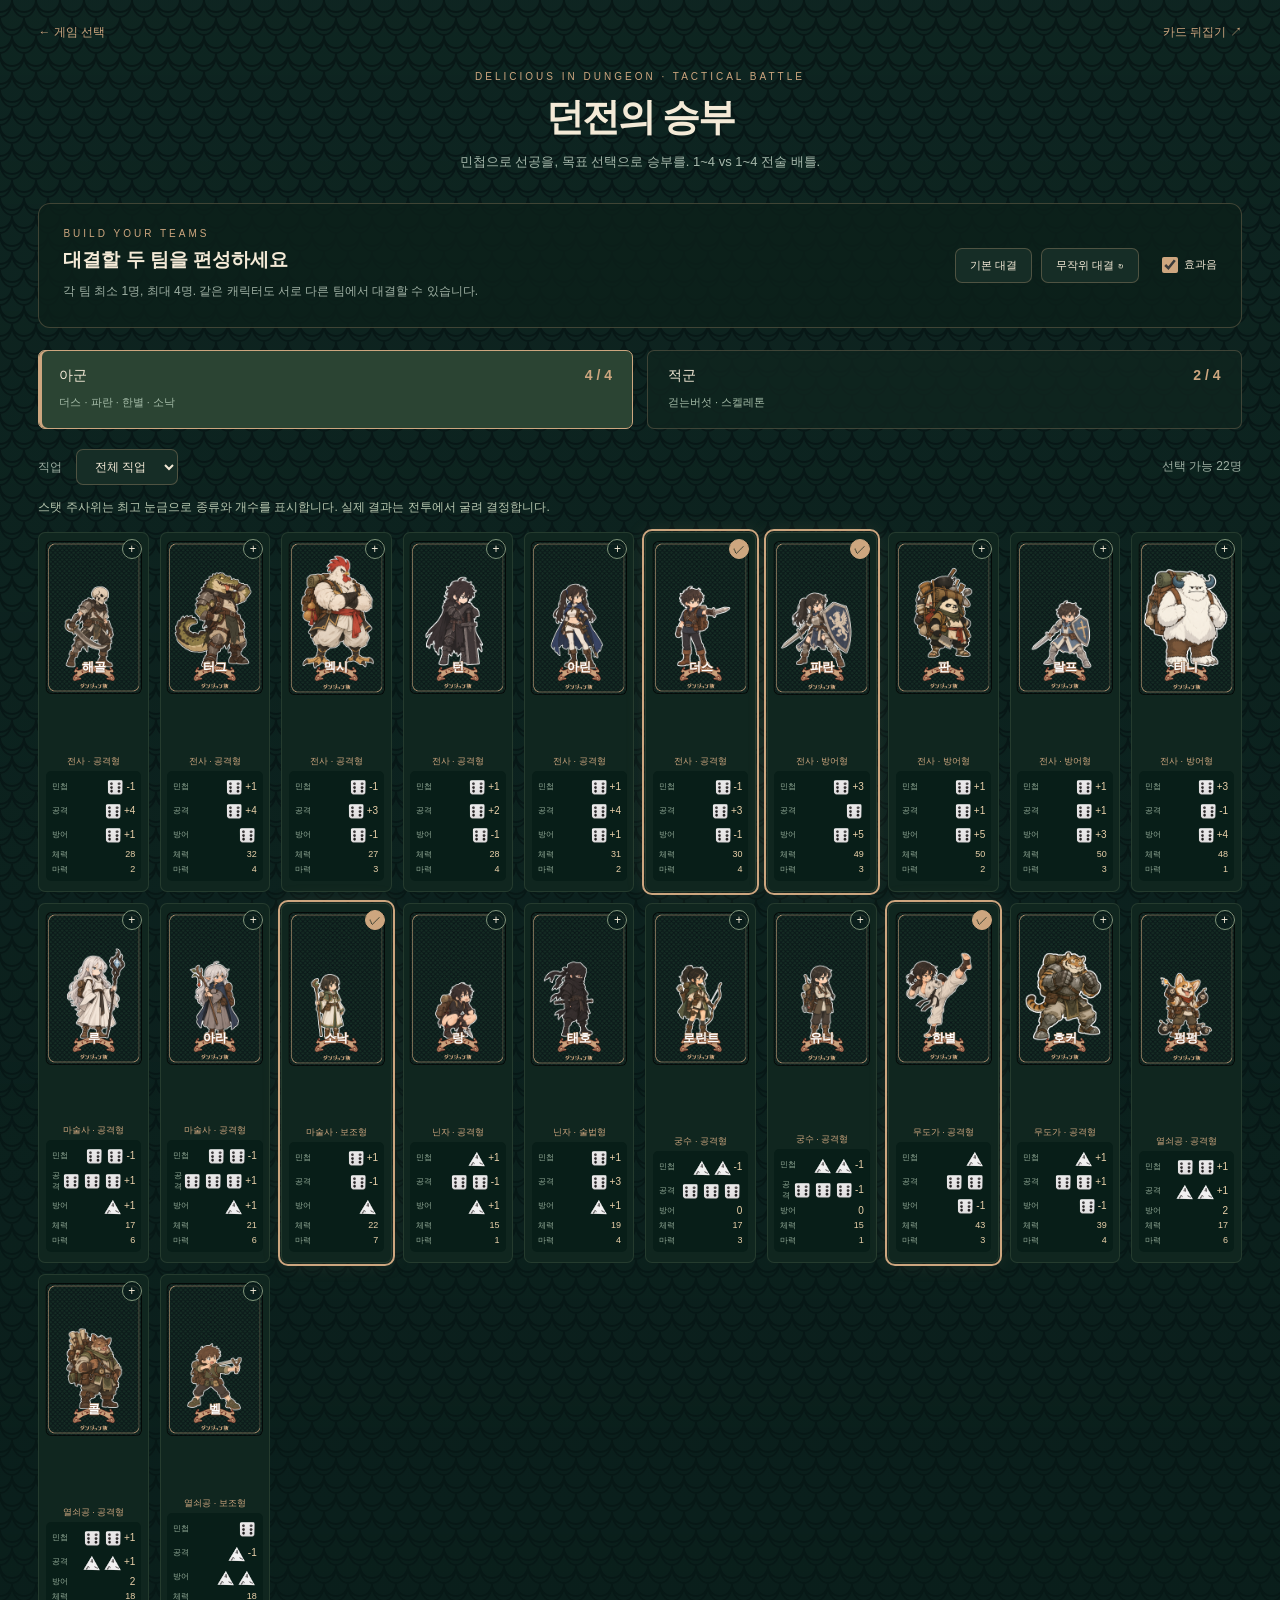
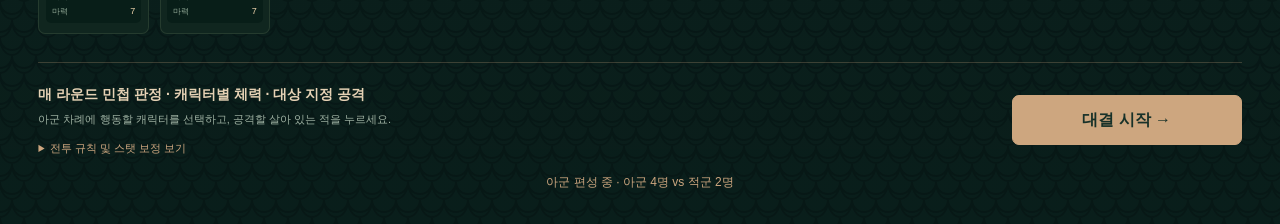
==== commit bdfd5ce8: "Show battle cards, graphical dice stats and rolling results" ====
--- a/battle.html
+++ b/battle.html
@@ -1,22 +1,24 @@
-<!doctype html>
-<html lang="ko"><head><meta charset="utf-8"><meta name="viewport" content="width=device-width,initial-scale=1"><title>던전의 승부 · 카드 배틀</title><link rel="stylesheet" href="battle.css"><script src="battle-data.js" defer></script><script src="battle-engine.js" defer></script><script src="battle-audio.js" defer></script><script src="battle.js" defer></script></head>
-<body class="battle-body">
-<section id="party-setup" class="party-setup">
-<nav class="site-nav"><a href="index.html">← 게임 선택</a><a href="memory.html">카드 뒤집기 ↗</a></nav>
-<header class="page-heading"><p class="overline">DELICIOUS IN DUNGEON · TACTICAL BATTLE</p><h1>던전의 승부</h1><p>민첩으로 선공을, 목표 선택으로 승부를. 1~4 vs 1~4 전술 배틀.</p></header>
-<section class="party-config"><div><p class="overline">BUILD YOUR TEAMS</p><h2>대결할 두 팀을 편성하세요</h2><p class="muted">각 팀 최소 1명, 최대 4명. 같은 캐릭터도 서로 다른 팀에서 대결할 수 있습니다.</p></div><div class="config-actions"><button id="default-party">기본 대결</button><button id="random-party">무작위 대결 ↻</button><label><input id="battle-sound" type="checkbox" checked> 효과음</label></div></section>
-<div class="team-selectors"><button id="edit-ally" class="active" aria-pressed="true">아군 <strong id="ally-count">0 / 4</strong><span id="ally-selected"></span></button><button id="edit-enemy" aria-pressed="false">적군 <strong id="enemy-count">0 / 4</strong><span id="enemy-selected"></span></button></div>
-<div class="party-filter"><label>직업 <select id="party-filter"><option value="all">전체 직업</option></select></label><span id="roster-count"></span></div>
-<div id="roster" class="roster" aria-label="캐릭터 선택"></div>
-<section class="launch-panel"><div><strong>매 라운드 민첩 판정 · 캐릭터별 체력 · 대상 지정 공격</strong><p>아군 차례에 행동할 캐릭터를 선택하고, 공격할 살아 있는 적을 누르세요.</p><details><summary>전투 규칙 및 스탯 보정 보기</summary><p>민첩을 매 라운드 굴려 낮은 순서로 행동합니다. 동률은 무작위입니다. 공격자의 민첩 결과가 대상보다 3 이상 낮으면 연속공격합니다. 두 번째 공격력은 새로 굴리지만 방어는 첫 방어의 잔여값만 사용합니다. 방어보다 약한 공격은 체력 피해 0입니다. 사망한 캐릭터는 행동하지 못하며, 적을 모두 쓰러뜨리면 승리합니다.</p><p>캐릭터별 보정은 기본값에서 민첩·공격·방어 ±1, 체력 ±3, 마력 ±1 범위로 고정 생성됩니다. 궁수의 방어력 0은 유지됩니다. 마력은 표시만 하며 스킬은 추후 추가됩니다. 몬스터의 기존 공격·방어·이미지는 유지됩니다.</p></details></div><button id="begin-battle" class="gold-button">대결 시작 →</button></section><p id="setup-feedback" role="status" class="feedback"></p>
-</section>
-<main id="arena" class="arena duel-arena" hidden>
-<header class="arena-header"><button id="back-to-party">← 팀 편성</button><div><span class="overline">TACTICAL CARD BATTLE</span><h1 id="encounter-title">던전의 대결</h1></div><label class="auto-label"><input type="checkbox" id="auto-battle"> 자동 진행</label></header>
-<div id="turn-order" class="turn-order" aria-label="이번 라운드 행동 순서"></div>
-<section class="battlefield" aria-label="전투 필드"><div class="team ally-team"><div class="team-heading"><div><span class="overline">YOUR PARTY</span><h2>아군 파티</h2></div><span id="ally-hp-label" class="hp-value"></span></div><div id="ally-lineup" class="lineup"></div></div><div class="versus"><span id="round-label">ROUND 01</span><b>VS</b><span class="crossed-swords">⚔</span></div><div class="team enemy-team"><div class="team-heading"><div><span class="overline">ENEMY PARTY</span><h2>적군 파티</h2></div><span id="enemy-hp-label" class="hp-value"></span></div><div id="enemy-lineup" class="lineup"></div></div></section>
-<section class="resolution" aria-label="공격 판정"><div class="power ally-power"><div><span>⚔ 공격력</span><strong id="attack-value">—</strong></div><div><span>◇ 남은 방어</span><strong id="defense-value">—</strong></div></div><div class="round-status"><span id="phase-label">민첩 판정</span><p id="round-message" role="status" aria-live="polite"></p></div><div class="power enemy-power"><div><span>체력 피해</span><strong id="damage-value">—</strong></div><div><span>공격 횟수</span><strong id="hit-value">—</strong></div></div></section>
-<section class="duel-controls"><div><p class="overline">SELECT YOUR TARGET</p><p id="turn-prompt"></p></div><button id="select-actor" class="gold-button">행동 캐릭터 선택</button><span class="skill-note">마력·스킬 업데이트 예정</span></section>
-<details class="combat-log"><summary>전투 기록 <span id="log-last">대결을 시작합니다.</span></summary><ol id="log-list"></ol></details>
-</main>
-<dialog id="battle-result" aria-labelledby="battle-result-title"><p id="result-kicker" class="overline"></p><h2 id="battle-result-title"></h2><p id="battle-result-description"></p><button id="continue-battle" class="gold-button">같은 팀으로 재대결</button><button id="result-party" class="text-button">팀 다시 편성하기</button></dialog>
+<!doctype html>
+<html lang="ko"><head><meta charset="utf-8"><meta name="viewport" content="width=device-width,initial-scale=1"><title>던전의 승부 · 카드 배틀</title><link rel="stylesheet" href="battle.css"><script src="battle-data.js" defer></script><script src="battle-engine.js" defer></script><script src="battle-audio.js" defer></script><script src="battle.js" defer></script></head>
+<body class="battle-body">
+<section id="party-setup" class="party-setup">
+<nav class="site-nav"><a href="index.html">← 게임 선택</a><a href="memory.html">카드 뒤집기 ↗</a></nav>
+<header class="page-heading"><p class="overline">DELICIOUS IN DUNGEON · TACTICAL BATTLE</p><h1>던전의 승부</h1><p>민첩으로 선공을, 목표 선택으로 승부를. 1~4 vs 1~4 전술 배틀.</p></header>
+<section class="party-config"><div><p class="overline">BUILD YOUR TEAMS</p><h2>대결할 두 팀을 편성하세요</h2><p class="muted">각 팀 최소 1명, 최대 4명. 같은 캐릭터도 서로 다른 팀에서 대결할 수 있습니다.</p></div><div class="config-actions"><button id="default-party">기본 대결</button><button id="random-party">무작위 대결 ↻</button><label><input id="battle-sound" type="checkbox" checked> 효과음</label></div></section>
+<div class="team-selectors"><button id="edit-ally" class="active" aria-pressed="true">아군 <strong id="ally-count">0 / 4</strong><span id="ally-selected"></span></button><button id="edit-enemy" aria-pressed="false">적군 <strong id="enemy-count">0 / 4</strong><span id="enemy-selected"></span></button></div>
+<div class="party-filter"><label>직업 <select id="party-filter"><option value="all">전체 직업</option></select></label><span id="roster-count"></span></div>
+<p class="dice-legend">스탯 주사위는 최고 눈금으로 종류와 개수를 표시합니다. 실제 결과는 전투에서 굴려 결정합니다.</p>
+<div id="roster" class="roster" aria-label="캐릭터 선택"></div>
+<section class="launch-panel"><div><strong>매 라운드 민첩 판정 · 캐릭터별 체력 · 대상 지정 공격</strong><p>아군 차례에 행동할 캐릭터를 선택하고, 공격할 살아 있는 적을 누르세요.</p><details><summary>전투 규칙 및 스탯 보정 보기</summary><p>민첩을 매 라운드 굴려 낮은 순서로 행동합니다. 동률은 무작위입니다. 공격자의 민첩 결과가 대상보다 3 이상 낮으면 연속공격합니다. 두 번째 공격력은 새로 굴리지만 방어는 첫 방어의 잔여값만 사용합니다. 방어보다 약한 공격은 체력 피해 0입니다. 사망한 캐릭터는 행동하지 못하며, 적을 모두 쓰러뜨리면 승리합니다.</p><p>캐릭터별 보정은 기본값에서 민첩·공격·방어 ±1, 체력 ±3, 마력 ±1 범위로 고정 생성됩니다. 궁수의 방어력 0은 유지됩니다. 마력은 표시만 하며 스킬은 추후 추가됩니다. 몬스터의 기존 공격·방어·이미지는 유지됩니다.</p></details></div><button id="begin-battle" class="gold-button">대결 시작 →</button></section><p id="setup-feedback" role="status" class="feedback"></p>
+</section>
+<main id="arena" class="arena duel-arena" hidden>
+<header class="arena-header"><button id="back-to-party">← 팀 편성</button><div><span class="overline">TACTICAL CARD BATTLE</span><h1 id="encounter-title">던전의 대결</h1></div><label class="auto-label"><input type="checkbox" id="auto-battle"> 자동 진행</label></header>
+<div id="turn-order" class="turn-order" aria-label="이번 라운드 행동 순서"></div>
+<section class="battlefield" aria-label="전투 필드"><div class="team ally-team"><div class="team-heading"><div><span class="overline">YOUR PARTY</span><h2>아군 파티</h2></div><span id="ally-hp-label" class="hp-value"></span></div><div id="ally-lineup" class="lineup"></div></div><div class="versus"><span id="round-label">ROUND 01</span><b>VS</b><span class="crossed-swords">⚔</span></div><div class="team enemy-team"><div class="team-heading"><div><span class="overline">ENEMY PARTY</span><h2>적군 파티</h2></div><span id="enemy-hp-label" class="hp-value"></span></div><div id="enemy-lineup" class="lineup"></div></div></section>
+<section id="dice-tray" class="dice-tray" aria-label="주사위 판정"></section>
+<section class="resolution" aria-label="공격 판정"><div class="power ally-power"><div><span>⚔ 공격력</span><strong id="attack-value">—</strong></div><div><span>◇ 남은 방어</span><strong id="defense-value">—</strong></div></div><div class="round-status"><span id="phase-label">민첩 판정</span><p id="round-message" role="status" aria-live="polite"></p></div><div class="power enemy-power"><div><span>체력 피해</span><strong id="damage-value">—</strong></div><div><span>공격 횟수</span><strong id="hit-value">—</strong></div></div></section>
+<section class="duel-controls"><div><p class="overline">SELECT YOUR TARGET</p><p id="turn-prompt"></p></div><button id="select-actor" class="gold-button">행동 캐릭터 선택</button><span class="skill-note">마력·스킬 업데이트 예정</span></section>
+<details class="combat-log"><summary>전투 기록 <span id="log-last">대결을 시작합니다.</span></summary><ol id="log-list"></ol></details>
+</main>
+<dialog id="battle-result" aria-labelledby="battle-result-title"><p id="result-kicker" class="overline"></p><h2 id="battle-result-title"></h2><p id="battle-result-description"></p><button id="continue-battle" class="gold-button">같은 팀으로 재대결</button><button id="result-party" class="text-button">팀 다시 편성하기</button></dialog>
 </body></html>
--- a/battle.css
+++ b/battle.css
@@ -1,19 +1,30 @@
-:root{color-scheme:dark;--ink:#0b1e1c;--panel:#142e28;--gold:#cda67f;--paper:#f4ead7;--muted:#9eafa3;font-family:'Malgun Gothic','Apple SD Gothic Neo',sans-serif;background:var(--ink);color:var(--paper)}
-*{box-sizing:border-box}body{margin:0;min-height:100vh;background-color:#102824;background-image:linear-gradient(#0b201c66,#071a17bb),url("data:image/svg+xml,%3Csvg xmlns='http://www.w3.org/2000/svg' width='48' height='36' viewBox='0 0 48 36'%3E%3Cg fill='none' stroke='%23061213' stroke-width='2'%3E%3Cpath d='M-12 0a12 12 0 0 0 24 0m0 0a12 12 0 0 0 24 0m0 0a12 12 0 0 0 24 0M-12 0a12 17 0 0 0 24 0m0 0a12 17 0 0 0 24 0m0 0a12 17 0 0 0 24 0M0 18a12 12 0 0 0 24 0m0 0a12 12 0 0 0 24 0M0 18a12 17 0 0 0 24 0m0 0a12 17 0 0 0 24 0'/%3E%3C/g%3E%3C/svg%3E")}
-[hidden]{display:none!important}button,input,select{font:inherit}a{color:inherit;text-decoration:none}button,select{border:1px solid #cda67f50;border-radius:7px;background:#162d26;color:var(--paper);padding:9px 14px;cursor:pointer}button:hover{border-color:var(--gold);background:#294537}button:disabled{opacity:.45;cursor:default}button:focus-visible,a:focus-visible,select:focus-visible{outline:3px solid #ffe3a4;outline-offset:4px}input[type=checkbox]{accent-color:var(--gold);width:16px;height:16px;vertical-align:middle;cursor:pointer}h1,h2,p{margin:0}.overline{font-size:10px;letter-spacing:3px;color:var(--gold)}.muted{color:var(--muted);font-size:12px;line-height:1.8}.gold-button{background:var(--gold);color:#173129;border-color:var(--gold);font-weight:700;min-height:50px;display:inline-flex;gap:30px;align-items:center;justify-content:center}.gold-button:hover{background:#e6c6a2;color:#12271f}.gold-button span{font-size:23px}.text-button{border:0;background:transparent;color:var(--muted);display:block;margin:14px auto 0;font-size:12px}.site-nav{display:flex;justify-content:space-between;font-size:12px;color:var(--gold);margin-bottom:30px}
-/* A shared entrance for both games. */
-.portal{max-width:1120px;width:92%;margin:auto;padding:48px 0 25px}.portal-heading{text-align:center}.portal-emblem{display:block;font-size:28px;color:var(--gold);margin:16px 0 8px}.portal-heading h1{font-size:43px;letter-spacing:-2px}.portal-heading>p:last-child{font-size:13px;line-height:1.9;color:#afc0b3;margin-top:12px}.mode-grid{display:grid;grid-template-columns:1fr 1fr;gap:26px;margin-top:34px}.mode-card{overflow:hidden;border-radius:14px;border:1px solid #cda67f60;background:#10251feb;transition:transform .2s,border-color .2s;box-shadow:0 15px 40px #0003}.mode-card:hover{transform:translateY(-5px);border-color:var(--gold)}.mode-visual{height:225px;background:radial-gradient(ellipse at bottom,#61734d70,transparent 70%);position:relative;border-bottom:1px solid #cda67f30;overflow:hidden}.mini-card,.mini-back{position:absolute;top:24px;width:105px;height:167px;border-radius:7px;background:url('card_back.png') center/100% 100%;box-shadow:0 6px 20px #0007;left:calc(50% - 52px);transform:rotate(-10deg)}.mini-back{transform:translateX(-94px) rotate(-16deg);top:40px}.mini-card img{width:100%;height:90%;object-fit:contain}.mini-card.second{transform:translateX(90px) rotate(12deg);top:34px}.battle-visual{display:flex;align-items:flex-end;justify-content:center;gap:5px}.portal-hero{height:220px;width:155px;object-fit:contain;filter:drop-shadow(0 3px 1px #f4ead780)}.portal-monster{height:195px;width:135px;object-fit:contain;filter:drop-shadow(0 3px 1px #f4ead780)}.portal-vs{font-size:35px;font-weight:900;font-style:italic;color:#e5d4b6;align-self:center}.mode-copy{padding:26px 32px 25px}.mode-copy h2{font-size:28px;margin:9px 0 12px;letter-spacing:-1px}.mode-copy p{color:#b7c4b7;font-size:13px;line-height:1.8}.mode-tags{display:block;color:#899f8d;font-size:10px;margin:18px 0}.mode-copy>strong{display:flex;justify-content:space-between;align-items:center;border-top:1px solid #cda67f30;padding-top:16px;font-size:13px;color:var(--gold)}.mode-copy>strong span{font-size:23px}.portal-footer{text-align:center;color:#7e9688;font-size:11px;margin-top:30px}
-/* Preparation: select the adventurers using their imported statistics. */
-.party-setup{max-width:1320px;width:94%;margin:auto;padding:24px 0 32px}.page-heading{text-align:center;margin:10px 0 32px}.page-heading h1{font-size:38px;letter-spacing:-2px;margin:10px 0}.page-heading>p:last-child{font-size:13px;color:#a7b9ac}.party-config{display:flex;justify-content:space-between;align-items:center;gap:20px;padding:24px;background:#0c201bd9;border:1px solid #cda67f45;border-radius:12px}.party-config h2{font-size:19px;margin:8px 0}.party-config h2 span{font-size:14px;color:var(--gold);margin-left:12px}.config-actions{display:flex;gap:9px;align-items:center;flex-wrap:wrap;justify-content:flex-end;font-size:11px}.config-actions label{white-space:nowrap;margin-left:10px}.party-filter{display:flex;align-items:center;justify-content:space-between;margin:20px 0 14px;font-size:12px;color:var(--muted)}.party-filter select{margin-left:10px;font-size:12px}.roster{display:grid;grid-template-columns:repeat(10,minmax(0,1fr));gap:11px}.roster-card{position:relative;overflow:hidden;aspect-ratio:606/968;padding:0;border:1px solid #667a5e40;background:url('card_back.png') center/100% 100%;border-radius:7px;transition:transform .15s}.roster-card:hover{transform:translateY(-3px)}.roster-card.selected{outline:2px solid var(--gold);outline-offset:1px;box-shadow:0 0 20px #cda67f25}.roster-card img{position:absolute;top:0;left:5%;width:90%;height:79%;object-fit:contain}.selection-tick{position:absolute;top:6px;right:6px;border-radius:50%;width:20px;height:20px;display:grid;place-items:center;background:#091d1bcc;border:1px solid #80957b;font-size:12px;z-index:1}.selected .selection-tick{background:var(--gold);color:#15251c;border-color:var(--gold)}.roster-name{position:absolute;bottom:16%;width:100%;left:0;font-size:13px;color:#fff;text-shadow:0 2px 3px #000}.roster-stats{position:absolute;bottom:5.5%;width:100%;left:0;font-size:9px;background:#081c19d9;padding:5px 0;color:#e7c49d;white-space:nowrap}.launch-panel{display:flex;justify-content:space-between;gap:25px;align-items:center;border-top:1px solid #cda67f40;margin-top:28px;padding-top:22px}.launch-panel strong{font-size:14px;color:#e6d2b5}.launch-panel p{font-size:11px;color:#9fb2a3;line-height:1.8;margin-top:6px}.launch-panel details{font-size:11px;color:var(--gold);margin-top:12px}.launch-panel summary{cursor:pointer}.launch-panel .gold-button{flex-shrink:0;min-width:230px}.feedback{text-align:center;color:var(--gold);font-size:12px;margin-top:18px;min-height:18px}
-/* The arena uses the whole viewport, with opposing parties and a shared roll. */
-.in-battle{overflow:hidden}.arena{height:100dvh;max-width:1600px;margin:auto;padding:16px 30px;display:grid;grid-template-rows:auto auto minmax(0,1fr) auto auto auto;gap:14px}.arena-header{display:flex;justify-content:space-between;align-items:center}.arena-header>div{text-align:center}.arena-header h1{font-size:24px;margin-top:5px;letter-spacing:-1px}.arena-header>button{font-size:11px}.auto-label{font-size:12px;color:#c0c9b6;min-width:110px;text-align:right}.encounter-track{display:flex;align-items:center;justify-content:center;gap:12px;font-size:10px;color:#5f7b6c}.encounter-track i{width:50px;height:1px;background:#58715b66}.encounter-track .current{color:var(--gold)}.encounter-track .passed{color:#c5d9b5}.battlefield{display:grid;grid-template-columns:minmax(0,1fr) 115px minmax(0,1fr);gap:20px;align-items:stretch;min-height:0;padding-top:8px}.team{display:flex;flex-direction:column;min-width:0;min-height:0}.team-heading{display:flex;justify-content:space-between;align-items:center;gap:8px}.team-heading .overline{font-size:8px;letter-spacing:2px}.team-heading h2{font-size:16px;margin-top:5px}.hp-value{font-size:13px;font-weight:bold;color:#eee5cf;font-variant-numeric:tabular-nums}.hp-track{height:8px;background:#091b18;border:1px solid #bdd19530;border-radius:5px;margin:12px 0 0;overflow:hidden}.hp-track>div{height:100%;background:linear-gradient(90deg,#507f5a,#b6cd85);transition:width .5s}.hp-track.enemy>div{background:linear-gradient(90deg,#8c3334,#ce7a63)}.lineup{display:flex;justify-content:center;align-items:stretch;gap:0;flex:1;min-height:0;margin-top:10px;border-bottom:1px solid #cda67f30}.fighter{position:relative;min-width:0;flex:1;display:flex;flex-direction:column;justify-content:flex-end;align-items:center;padding-top:24px}.fighter img{min-height:0;flex:1;object-fit:contain;max-width:100%;width:100%;filter:drop-shadow(1px 1px 0 #f2e2c780) drop-shadow(-1px -1px 0 #f2e2c780) drop-shadow(0 7px 5px #0005)}.fighter-name{position:relative;z-index:1;text-align:center;background:#0a1b17e8;border:1px solid #72826170;border-radius:5px;padding:4px 8px;font-size:12px;margin-top:-5px;max-width:100%;white-space:nowrap}.fighter-stats{font-size:9px;line-height:1.5;color:#d7c09c;text-align:center;padding:7px 0;min-height:28px}.enemy-team .fighter img{max-width:230px}.enemy-team .fighter-name{border-color:#bb766070}.roll-float{position:absolute;top:4px;left:50%;transform:translateX(-50%) translateY(8px);white-space:nowrap;padding:6px 9px;font-size:12px;font-weight:bold;background:#d4b06c;color:#15271d;clip-path:polygon(8% 0,92% 0,100% 50%,92% 100%,8% 100%,0 50%);opacity:0;transition:opacity .2s,transform .2s;z-index:2}.has-roll .roll-float{opacity:1;transform:translateX(-50%) translateY(0)}.versus{display:flex;flex-direction:column;align-items:center;justify-content:center;gap:12px}.versus>span:first-child{font-size:9px;letter-spacing:2px;color:var(--gold)}.versus b{font-size:55px;font-weight:900;font-style:italic;color:#f3ecd8;text-shadow:0 3px 0 #0005}.crossed-swords{font-size:38px;color:var(--gold);opacity:.7}.resolution{display:grid;grid-template-columns:1fr 1.3fr 1fr;gap:18px;align-items:center;border-top:1px solid #cda67f40;border-bottom:1px solid #cda67f40;padding:14px 18px;background:#0a1b17b3}.power{display:flex;justify-content:center;gap:28px}.power>div{display:flex;flex-direction:column;align-items:center}.power span{font-size:9px;color:#bcb89e;white-space:nowrap}.power strong{font-size:38px;font-variant-numeric:tabular-nums;line-height:1.2}.ally-power strong{color:#e4d19f}.enemy-power strong{color:#d8927e}.round-status{text-align:center}.round-status>span{font-size:13px;color:var(--gold);font-weight:bold}.round-status p{font-size:11px;color:#a1b4a6;line-height:1.7;margin-top:6px}.command-area{display:grid;grid-template-columns:1fr 2.4fr 1fr;gap:24px;align-items:center}.command-title p{font-size:17px;margin-top:8px}.tactics{display:grid;grid-template-columns:repeat(3,minmax(0,1fr));gap:12px}.tactic-card{display:flex;flex-direction:column;align-items:center;padding:10px 8px 12px;gap:4px;border-radius:9px;background:linear-gradient(160deg,#294337,#10271f);border-color:#cda67f66;transition:transform .15s}.tactic-card:hover:not(:disabled){transform:translateY(-4px);background:#304d3c}.tactic-icon{font-size:21px;color:var(--gold)}.tactic-card strong{font-size:14px}.tactic-card small{font-size:9px;color:#91aa96}.tactic-bonus{font-size:12px;color:#e9cf9e;border-top:1px solid #cda67f33;margin-top:4px;padding-top:6px}.tactic-assault{border-bottom:3px solid #b9634f}.tactic-balanced{border-bottom:3px solid #cda67f}.tactic-guard{border-bottom:3px solid #6c93a8}.deck-mark{display:flex;flex-direction:column;align-items:center;gap:7px;color:#a5b59c}.deck-mark>span{font-size:27px;color:var(--gold)}.deck-mark strong{font-size:11px}.deck-mark small{font-size:9px;color:#6e8b79}.combat-log{font-size:10px;color:#82998a;position:relative}.combat-log summary{cursor:pointer;display:flex;gap:20px;align-items:center}.combat-log summary span{overflow:hidden;text-overflow:ellipsis;white-space:nowrap}.combat-log ol{position:absolute;bottom:20px;left:0;right:0;max-height:200px;overflow:auto;border:1px solid #cda67f66;background:#0c201bf5;padding:20px 30px;color:#b4c6b7;line-height:2;z-index:10;border-radius:7px}.rolling .fighter img{animation:roll-bob .15s infinite alternate}.rolling .power strong{animation:pulse .15s infinite alternate}dialog{width:min(460px,90%);padding:36px;border:1px solid var(--gold);border-radius:15px;background:#122c24;color:var(--paper);text-align:center;box-shadow:0 20px 100px #0008}dialog::backdrop{background:#031410c9;backdrop-filter:blur(5px)}dialog h2{font-size:27px;letter-spacing:-1px;margin:15px 0}dialog>p:not(.overline){font-size:13px;line-height:1.8;color:#b3c2ae;margin-bottom:25px}dialog .gold-button{width:100%}@keyframes roll-bob{from{transform:translateY(0)}to{transform:translateY(-4px)}}@keyframes pulse{to{opacity:.3}}
-@media(min-width:1600px){.arena{padding-top:24px;padding-bottom:24px;gap:20px}.tactic-card{padding:16px}.fighter-name{font-size:15px}.fighter-stats{font-size:11px}}
-@media(max-width:1000px){.roster{grid-template-columns:repeat(7,minmax(0,1fr))}.party-config{align-items:flex-start;flex-direction:column}.config-actions{justify-content:flex-start}.arena{padding:12px 16px;gap:12px}.battlefield{grid-template-columns:minmax(0,1fr) 65px minmax(0,1fr);gap:10px}.versus b{font-size:38px}.crossed-swords{font-size:28px}.command-area{grid-template-columns:1fr 3fr}.deck-mark{display:none}.power{gap:18px}.fighter-name{font-size:10px;padding:4px}.fighter-stats{font-size:8px}.roll-float{font-size:10px;padding:4px}.portal{padding-top:30px}.mode-copy{padding:22px}}
-@media(max-width:650px){.portal{width:90%;padding-top:28px}.portal-heading h1{font-size:32px}.portal-heading .overline{font-size:8px;letter-spacing:2px}.portal-emblem{margin-top:10px}.mode-grid{grid-template-columns:1fr;gap:18px}.mode-visual{height:190px}.mini-card,.mini-back{width:87px;height:139px}.mini-back{transform:translateX(-70px) rotate(-16deg)}.mini-card.second{transform:translateX(70px) rotate(12deg)}.portal-hero{height:185px}.portal-monster{height:160px}.mode-copy h2{font-size:24px}.mode-copy p br{display:none}.mode-copy p{font-size:12px}.mode-tags{margin:12px 0}.party-setup{padding-top:18px}.page-heading h1{font-size:31px}.page-heading>p:last-child{font-size:11px;line-height:1.7}.page-heading .overline{font-size:8px;letter-spacing:2px}.party-config{padding:16px}.party-config h2{font-size:16px}.party-config .muted{font-size:10px}.config-actions{font-size:10px}.config-actions button{font-size:10px;padding:8px}.roster{grid-template-columns:repeat(4,minmax(0,1fr));gap:9px}.roster-name{font-size:11px}.roster-stats{font-size:8px;letter-spacing:-.5px}.launch-panel{flex-direction:column;align-items:stretch;gap:15px}.site-nav{margin-bottom:20px;font-size:11px}.launch-panel .gold-button{width:100%}.arena{padding:10px 10px max(10px,env(safe-area-inset-bottom));gap:10px;grid-template-rows:auto auto minmax(0,1fr) auto auto auto}.arena-header .overline{font-size:7px;letter-spacing:1px}.arena-header h1{font-size:18px}.arena-header>button{font-size:9px;padding:7px}.auto-label{font-size:10px;min-width:0}.encounter-track{font-size:8px;gap:6px}.encounter-track i{width:18px}.battlefield{grid-template-columns:minmax(0,1fr) 35px minmax(0,1fr);gap:6px;padding-top:0}.team-heading{flex-wrap:wrap;gap:4px}.team-heading h2{font-size:12px}.team-heading .overline{font-size:6px;letter-spacing:1px}.hp-value{font-size:10px}.hp-track{margin-top:7px;height:6px}.lineup{flex-wrap:wrap;gap:5px;margin-top:7px}.ally-team .fighter{flex:0 0 calc(50% - 3px);height:calc(50% - 3px);padding-top:17px}.enemy-team .fighter{padding-top:18px}.enemy-team .fighter img{max-height:80%}.fighter-name{font-size:9px;padding:2px 5px}.fighter-stats{font-size:6px;padding:3px 0;min-height:18px}.versus b{font-size:25px}.versus>span:first-child{font-size:6px;letter-spacing:0}.crossed-swords{font-size:23px}.roll-float{font-size:8px;padding:3px;top:0}.resolution{grid-template-columns:1fr 1fr;padding:8px;gap:8px}.power{gap:24px}.power strong{font-size:27px}.power span{font-size:8px}.round-status{grid-column:1/-1;grid-row:2;border-top:1px solid #cda67f30;padding-top:6px}.round-status>span{font-size:10px}.round-status p{font-size:9px;line-height:1.4;margin-top:3px}.command-area{display:block}.command-title{display:none}.tactics{gap:7px}.tactic-card{padding:7px 3px;gap:2px}.tactic-icon{font-size:18px}.tactic-card strong{font-size:12px}.tactic-card small{font-size:7px}.tactic-bonus{font-size:10px;padding-top:4px}.combat-log{font-size:8px}.combat-log summary{gap:10px}.combat-log summary span{max-width:70%}}
-@media(max-height:600px) and (min-width:651px){.arena{gap:8px;padding:8px 20px}.arena-header h1{font-size:18px}.arena-header .overline{display:none}.tactic-card{padding:6px;gap:2px}.tactic-card small,.deck-mark,.command-title .overline{display:none}.tactic-icon{font-size:16px}.tactic-bonus{font-size:10px;padding-top:3px}.tactic-card strong{font-size:12px}.resolution{padding:7px}.power strong{font-size:28px}.fighter-name{font-size:9px}.fighter-stats{font-size:7px;min-height:20px;padding:3px}.roll-float{font-size:8px;padding:3px}.fighter{padding-top:18px}.encounter-track{font-size:8px}.hp-track{margin-top:6px}.team-heading h2{font-size:12px}.team-heading .overline{font-size:6px}}
-@media(prefers-reduced-motion:reduce){*,*::before,*::after{animation:none!important;transition:none!important}}
-/* Individual-target battle, v2. */
-.team-selectors{display:grid;grid-template-columns:1fr 1fr;gap:14px;margin:22px 0 16px}.team-selectors>button{text-align:left;padding:16px 20px;background:#10251fd9;font-size:14px;border:1px solid #cda67f40}.team-selectors>button.active{border-color:var(--gold);background:#2b4433;box-shadow:inset 3px 0 var(--gold)}.team-selectors strong{float:right;color:var(--gold)}.team-selectors span{display:block;font-size:11px;color:#a5bca8;margin-top:10px;min-height:17px}.job-card{aspect-ratio:auto;height:265px}.job-card>img{height:58%;top:-2%;object-fit:contain}.roster-info{position:absolute;bottom:6%;left:6%;right:6%;display:flex;flex-direction:column;align-items:center;gap:4px}.roster-info>strong{font-size:14px}.job-label{font-size:9px;color:var(--gold)}.unit-stats{display:grid;grid-template-columns:1fr 1fr;width:100%;gap:4px 5px;padding:6px;background:#061b16bd;border-radius:5px}.unit-stats>span{display:flex;justify-content:space-between;align-items:center;font-size:9px}.unit-stats small{font-size:8px;color:#91a996}.unit-stats b{color:#ead1aa;font-weight:500}.duel-arena{grid-template-rows:auto auto minmax(0,1fr) auto auto auto}.turn-order{display:flex;justify-content:center;gap:7px;flex-wrap:wrap;min-height:27px}.order-chip{font-size:10px;padding:6px 9px;border-radius:5px;border:1px solid #769b7b60;background:#203c30;color:#b6c8b5}.order-chip.enemy{background:#482c29;border-color:#bd7a6950;color:#ddb8a5}.order-chip.current{border-color:#f1ce8e;box-shadow:0 0 0 1px #e1b97d;color:#fff4db}.order-chip.done{opacity:.3}.duel-fighter{border:1px solid transparent;border-radius:9px;background:transparent;padding:26px 4px 4px;cursor:pointer;transition:border-color .2s,background .2s;overflow:hidden;gap:3px}.duel-fighter:hover{background:#2d493120;border-color:#9db59155}.duel-fighter.acting{border-color:#cda67f80;background:#cda67f08}.duel-fighter.chosen{border-color:#ebce8d;box-shadow:inset 0 0 16px #e3bf7525}.duel-fighter.targetable{border:1px dashed #db8976;background:#bd6e5911}.duel-fighter.targetable:hover{border:1px solid #ffb29d;background:#bf674a35;transform:translateY(-3px)}.duel-fighter:disabled{opacity:1;cursor:default}.duel-fighter.dead{opacity:.32;filter:grayscale(1);border-color:#61776533}.duel-fighter .fighter-name{font-size:12px;padding:3px 7px;margin-top:0}.unit-initiative{position:absolute;top:4px;left:50%;transform:translateX(-50%);white-space:nowrap;font-size:10px;padding:4px 9px;color:#e1c38e;background:#152e25e6;border:1px solid #cda67f60;border-radius:5px}.acting .unit-initiative{background:var(--gold);color:#14251a}.fighter-job{font-size:8px;color:#a8b79a;flex-shrink:0}.unit-health{display:block;width:90%;height:5px;background:#04140f;border-radius:4px;overflow:hidden;flex-shrink:0;margin-top:3px}.unit-health i{display:block;height:100%;background:#b5cf83;transition:width .3s}.enemy-team .unit-health i{background:#d88e78}.unit-hp{font-size:10px;line-height:1.2;color:#e2d6ba;flex-shrink:0}.duel-fighter .fighter-stats{font-size:9px;padding:2px 0;min-height:0;flex-shrink:0}.unit-mana{font-size:7px;color:#809eaa;flex-shrink:0}.duel-controls{display:flex;align-items:center;justify-content:space-between;gap:20px;padding:12px 8px}.duel-controls>div>p:last-child{font-size:12px;margin-top:8px;color:#c8d0b9}.duel-controls .gold-button{font-size:13px;min-height:45px;min-width:210px}.skill-note{font-size:10px;color:#738d7e}.duel-arena .resolution .power strong{font-size:32px}.duel-arena .lineup{gap:7px;border-bottom:0}.duel-arena .enemy-team .fighter img{max-width:100%}
-@media(max-width:1000px){.job-card{height:250px}.duel-fighter .fighter-name{font-size:10px}.duel-fighter .fighter-stats{font-size:7px}.duel-controls .skill-note{display:none}}
-@media(max-width:650px){.team-selectors{gap:8px}.team-selectors>button{padding:12px;font-size:12px}.team-selectors span{font-size:9px;line-height:1.7}.job-card{height:225px}.roster-info{left:5%;right:5%;gap:3px}.roster-info>strong{font-size:11px}.unit-stats{gap:4px;padding:5px}.unit-stats>span{font-size:8px}.unit-stats small{font-size:7px}.job-label{font-size:7px}.turn-order{gap:4px}.order-chip{font-size:8px;padding:4px 6px}.duel-arena .lineup{gap:5px;flex-wrap:wrap}.duel-arena .lineup .duel-fighter{flex:0 0 calc(50% - 3px);height:calc(50% - 3px);padding:18px 2px 3px;gap:1px}.duel-arena .lineup.single .duel-fighter{height:100%;flex-basis:100%}.duel-fighter .unit-initiative{font-size:7px;padding:2px 5px;top:2px}.duel-fighter .fighter-name{font-size:9px;padding:2px 4px}.fighter-job{font-size:6px}.unit-health{height:4px;margin-top:1px}.unit-hp{font-size:8px}.duel-fighter .fighter-stats{font-size:6px;padding:1px 0}.unit-mana{display:none}.duel-controls{flex-direction:column;gap:8px;align-items:stretch;padding:0}.duel-controls .overline{display:none}.duel-controls>div>p:last-child{font-size:10px;margin-top:0;text-align:center}.duel-controls .gold-button{min-height:36px;padding:7px;font-size:11px}.duel-arena .resolution{padding:7px;gap:5px}.duel-arena .resolution .power strong{font-size:25px}.duel-arena .battlefield{gap:4px}.duel-arena .versus b{font-size:23px}}
+:root{color-scheme:dark;--ink:#0b1e1c;--panel:#142e28;--gold:#cda67f;--paper:#f4ead7;--muted:#9eafa3;font-family:'Malgun Gothic','Apple SD Gothic Neo',sans-serif;background:var(--ink);color:var(--paper)}
+*{box-sizing:border-box}body{margin:0;min-height:100vh;background-color:#102824;background-image:linear-gradient(#0b201c66,#071a17bb),url("data:image/svg+xml,%3Csvg xmlns='http://www.w3.org/2000/svg' width='48' height='36' viewBox='0 0 48 36'%3E%3Cg fill='none' stroke='%23061213' stroke-width='2'%3E%3Cpath d='M-12 0a12 12 0 0 0 24 0m0 0a12 12 0 0 0 24 0m0 0a12 12 0 0 0 24 0M-12 0a12 17 0 0 0 24 0m0 0a12 17 0 0 0 24 0m0 0a12 17 0 0 0 24 0M0 18a12 12 0 0 0 24 0m0 0a12 12 0 0 0 24 0M0 18a12 17 0 0 0 24 0m0 0a12 17 0 0 0 24 0'/%3E%3C/g%3E%3C/svg%3E")}
+[hidden]{display:none!important}button,input,select{font:inherit}a{color:inherit;text-decoration:none}button,select{border:1px solid #cda67f50;border-radius:7px;background:#162d26;color:var(--paper);padding:9px 14px;cursor:pointer}button:hover{border-color:var(--gold);background:#294537}button:disabled{opacity:.45;cursor:default}button:focus-visible,a:focus-visible,select:focus-visible{outline:3px solid #ffe3a4;outline-offset:4px}input[type=checkbox]{accent-color:var(--gold);width:16px;height:16px;vertical-align:middle;cursor:pointer}h1,h2,p{margin:0}.overline{font-size:10px;letter-spacing:3px;color:var(--gold)}.muted{color:var(--muted);font-size:12px;line-height:1.8}.gold-button{background:var(--gold);color:#173129;border-color:var(--gold);font-weight:700;min-height:50px;display:inline-flex;gap:30px;align-items:center;justify-content:center}.gold-button:hover{background:#e6c6a2;color:#12271f}.gold-button span{font-size:23px}.text-button{border:0;background:transparent;color:var(--muted);display:block;margin:14px auto 0;font-size:12px}.site-nav{display:flex;justify-content:space-between;font-size:12px;color:var(--gold);margin-bottom:30px}
+/* A shared entrance for both games. */
+.portal{max-width:1120px;width:92%;margin:auto;padding:48px 0 25px}.portal-heading{text-align:center}.portal-emblem{display:block;font-size:28px;color:var(--gold);margin:16px 0 8px}.portal-heading h1{font-size:43px;letter-spacing:-2px}.portal-heading>p:last-child{font-size:13px;line-height:1.9;color:#afc0b3;margin-top:12px}.mode-grid{display:grid;grid-template-columns:1fr 1fr;gap:26px;margin-top:34px}.mode-card{overflow:hidden;border-radius:14px;border:1px solid #cda67f60;background:#10251feb;transition:transform .2s,border-color .2s;box-shadow:0 15px 40px #0003}.mode-card:hover{transform:translateY(-5px);border-color:var(--gold)}.mode-visual{height:225px;background:radial-gradient(ellipse at bottom,#61734d70,transparent 70%);position:relative;border-bottom:1px solid #cda67f30;overflow:hidden}.mini-card,.mini-back{position:absolute;top:24px;width:105px;height:167px;border-radius:7px;background:url('card_back.png') center/100% 100%;box-shadow:0 6px 20px #0007;left:calc(50% - 52px);transform:rotate(-10deg)}.mini-back{transform:translateX(-94px) rotate(-16deg);top:40px}.mini-card img{width:100%;height:90%;object-fit:contain}.mini-card.second{transform:translateX(90px) rotate(12deg);top:34px}.battle-visual{display:flex;align-items:flex-end;justify-content:center;gap:5px}.portal-hero{height:220px;width:155px;object-fit:contain;filter:drop-shadow(0 3px 1px #f4ead780)}.portal-monster{height:195px;width:135px;object-fit:contain;filter:drop-shadow(0 3px 1px #f4ead780)}.portal-vs{font-size:35px;font-weight:900;font-style:italic;color:#e5d4b6;align-self:center}.mode-copy{padding:26px 32px 25px}.mode-copy h2{font-size:28px;margin:9px 0 12px;letter-spacing:-1px}.mode-copy p{color:#b7c4b7;font-size:13px;line-height:1.8}.mode-tags{display:block;color:#899f8d;font-size:10px;margin:18px 0}.mode-copy>strong{display:flex;justify-content:space-between;align-items:center;border-top:1px solid #cda67f30;padding-top:16px;font-size:13px;color:var(--gold)}.mode-copy>strong span{font-size:23px}.portal-footer{text-align:center;color:#7e9688;font-size:11px;margin-top:30px}
+/* Preparation: select the adventurers using their imported statistics. */
+.party-setup{max-width:1320px;width:94%;margin:auto;padding:24px 0 32px}.page-heading{text-align:center;margin:10px 0 32px}.page-heading h1{font-size:38px;letter-spacing:-2px;margin:10px 0}.page-heading>p:last-child{font-size:13px;color:#a7b9ac}.party-config{display:flex;justify-content:space-between;align-items:center;gap:20px;padding:24px;background:#0c201bd9;border:1px solid #cda67f45;border-radius:12px}.party-config h2{font-size:19px;margin:8px 0}.party-config h2 span{font-size:14px;color:var(--gold);margin-left:12px}.config-actions{display:flex;gap:9px;align-items:center;flex-wrap:wrap;justify-content:flex-end;font-size:11px}.config-actions label{white-space:nowrap;margin-left:10px}.party-filter{display:flex;align-items:center;justify-content:space-between;margin:20px 0 14px;font-size:12px;color:var(--muted)}.party-filter select{margin-left:10px;font-size:12px}.roster{display:grid;grid-template-columns:repeat(10,minmax(0,1fr));gap:11px}.roster-card{position:relative;overflow:hidden;aspect-ratio:606/968;padding:0;border:1px solid #667a5e40;background:url('card_back.png') center/100% 100%;border-radius:7px;transition:transform .15s}.roster-card:hover{transform:translateY(-3px)}.roster-card.selected{outline:2px solid var(--gold);outline-offset:1px;box-shadow:0 0 20px #cda67f25}.roster-card img{position:absolute;top:0;left:5%;width:90%;height:79%;object-fit:contain}.selection-tick{position:absolute;top:6px;right:6px;border-radius:50%;width:20px;height:20px;display:grid;place-items:center;background:#091d1bcc;border:1px solid #80957b;font-size:12px;z-index:1}.selected .selection-tick{background:var(--gold);color:#15251c;border-color:var(--gold)}.roster-name{position:absolute;bottom:16%;width:100%;left:0;font-size:13px;color:#fff;text-shadow:0 2px 3px #000}.roster-stats{position:absolute;bottom:5.5%;width:100%;left:0;font-size:9px;background:#081c19d9;padding:5px 0;color:#e7c49d;white-space:nowrap}.launch-panel{display:flex;justify-content:space-between;gap:25px;align-items:center;border-top:1px solid #cda67f40;margin-top:28px;padding-top:22px}.launch-panel strong{font-size:14px;color:#e6d2b5}.launch-panel p{font-size:11px;color:#9fb2a3;line-height:1.8;margin-top:6px}.launch-panel details{font-size:11px;color:var(--gold);margin-top:12px}.launch-panel summary{cursor:pointer}.launch-panel .gold-button{flex-shrink:0;min-width:230px}.feedback{text-align:center;color:var(--gold);font-size:12px;margin-top:18px;min-height:18px}
+/* The arena uses the whole viewport, with opposing parties and a shared roll. */
+.in-battle{overflow:hidden}.arena{height:100dvh;max-width:1600px;margin:auto;padding:16px 30px;display:grid;grid-template-rows:auto auto minmax(0,1fr) auto auto auto;gap:14px}.arena-header{display:flex;justify-content:space-between;align-items:center}.arena-header>div{text-align:center}.arena-header h1{font-size:24px;margin-top:5px;letter-spacing:-1px}.arena-header>button{font-size:11px}.auto-label{font-size:12px;color:#c0c9b6;min-width:110px;text-align:right}.encounter-track{display:flex;align-items:center;justify-content:center;gap:12px;font-size:10px;color:#5f7b6c}.encounter-track i{width:50px;height:1px;background:#58715b66}.encounter-track .current{color:var(--gold)}.encounter-track .passed{color:#c5d9b5}.battlefield{display:grid;grid-template-columns:minmax(0,1fr) 115px minmax(0,1fr);gap:20px;align-items:stretch;min-height:0;padding-top:8px}.team{display:flex;flex-direction:column;min-width:0;min-height:0}.team-heading{display:flex;justify-content:space-between;align-items:center;gap:8px}.team-heading .overline{font-size:8px;letter-spacing:2px}.team-heading h2{font-size:16px;margin-top:5px}.hp-value{font-size:13px;font-weight:bold;color:#eee5cf;font-variant-numeric:tabular-nums}.hp-track{height:8px;background:#091b18;border:1px solid #bdd19530;border-radius:5px;margin:12px 0 0;overflow:hidden}.hp-track>div{height:100%;background:linear-gradient(90deg,#507f5a,#b6cd85);transition:width .5s}.hp-track.enemy>div{background:linear-gradient(90deg,#8c3334,#ce7a63)}.lineup{display:flex;justify-content:center;align-items:stretch;gap:0;flex:1;min-height:0;margin-top:10px;border-bottom:1px solid #cda67f30}.fighter{position:relative;min-width:0;flex:1;display:flex;flex-direction:column;justify-content:flex-end;align-items:center;padding-top:24px}.fighter img{min-height:0;flex:1;object-fit:contain;max-width:100%;width:100%;filter:drop-shadow(1px 1px 0 #f2e2c780) drop-shadow(-1px -1px 0 #f2e2c780) drop-shadow(0 7px 5px #0005)}.fighter-name{position:relative;z-index:1;text-align:center;background:#0a1b17e8;border:1px solid #72826170;border-radius:5px;padding:4px 8px;font-size:12px;margin-top:-5px;max-width:100%;white-space:nowrap}.fighter-stats{font-size:9px;line-height:1.5;color:#d7c09c;text-align:center;padding:7px 0;min-height:28px}.enemy-team .fighter img{max-width:230px}.enemy-team .fighter-name{border-color:#bb766070}.roll-float{position:absolute;top:4px;left:50%;transform:translateX(-50%) translateY(8px);white-space:nowrap;padding:6px 9px;font-size:12px;font-weight:bold;background:#d4b06c;color:#15271d;clip-path:polygon(8% 0,92% 0,100% 50%,92% 100%,8% 100%,0 50%);opacity:0;transition:opacity .2s,transform .2s;z-index:2}.has-roll .roll-float{opacity:1;transform:translateX(-50%) translateY(0)}.versus{display:flex;flex-direction:column;align-items:center;justify-content:center;gap:12px}.versus>span:first-child{font-size:9px;letter-spacing:2px;color:var(--gold)}.versus b{font-size:55px;font-weight:900;font-style:italic;color:#f3ecd8;text-shadow:0 3px 0 #0005}.crossed-swords{font-size:38px;color:var(--gold);opacity:.7}.resolution{display:grid;grid-template-columns:1fr 1.3fr 1fr;gap:18px;align-items:center;border-top:1px solid #cda67f40;border-bottom:1px solid #cda67f40;padding:14px 18px;background:#0a1b17b3}.power{display:flex;justify-content:center;gap:28px}.power>div{display:flex;flex-direction:column;align-items:center}.power span{font-size:9px;color:#bcb89e;white-space:nowrap}.power strong{font-size:38px;font-variant-numeric:tabular-nums;line-height:1.2}.ally-power strong{color:#e4d19f}.enemy-power strong{color:#d8927e}.round-status{text-align:center}.round-status>span{font-size:13px;color:var(--gold);font-weight:bold}.round-status p{font-size:11px;color:#a1b4a6;line-height:1.7;margin-top:6px}.command-area{display:grid;grid-template-columns:1fr 2.4fr 1fr;gap:24px;align-items:center}.command-title p{font-size:17px;margin-top:8px}.tactics{display:grid;grid-template-columns:repeat(3,minmax(0,1fr));gap:12px}.tactic-card{display:flex;flex-direction:column;align-items:center;padding:10px 8px 12px;gap:4px;border-radius:9px;background:linear-gradient(160deg,#294337,#10271f);border-color:#cda67f66;transition:transform .15s}.tactic-card:hover:not(:disabled){transform:translateY(-4px);background:#304d3c}.tactic-icon{font-size:21px;color:var(--gold)}.tactic-card strong{font-size:14px}.tactic-card small{font-size:9px;color:#91aa96}.tactic-bonus{font-size:12px;color:#e9cf9e;border-top:1px solid #cda67f33;margin-top:4px;padding-top:6px}.tactic-assault{border-bottom:3px solid #b9634f}.tactic-balanced{border-bottom:3px solid #cda67f}.tactic-guard{border-bottom:3px solid #6c93a8}.deck-mark{display:flex;flex-direction:column;align-items:center;gap:7px;color:#a5b59c}.deck-mark>span{font-size:27px;color:var(--gold)}.deck-mark strong{font-size:11px}.deck-mark small{font-size:9px;color:#6e8b79}.combat-log{font-size:10px;color:#82998a;position:relative}.combat-log summary{cursor:pointer;display:flex;gap:20px;align-items:center}.combat-log summary span{overflow:hidden;text-overflow:ellipsis;white-space:nowrap}.combat-log ol{position:absolute;bottom:20px;left:0;right:0;max-height:200px;overflow:auto;border:1px solid #cda67f66;background:#0c201bf5;padding:20px 30px;color:#b4c6b7;line-height:2;z-index:10;border-radius:7px}.rolling .fighter img{animation:roll-bob .15s infinite alternate}.rolling .power strong{animation:pulse .15s infinite alternate}dialog{width:min(460px,90%);padding:36px;border:1px solid var(--gold);border-radius:15px;background:#122c24;color:var(--paper);text-align:center;box-shadow:0 20px 100px #0008}dialog::backdrop{background:#031410c9;backdrop-filter:blur(5px)}dialog h2{font-size:27px;letter-spacing:-1px;margin:15px 0}dialog>p:not(.overline){font-size:13px;line-height:1.8;color:#b3c2ae;margin-bottom:25px}dialog .gold-button{width:100%}@keyframes roll-bob{from{transform:translateY(0)}to{transform:translateY(-4px)}}@keyframes pulse{to{opacity:.3}}
+@media(min-width:1600px){.arena{padding-top:24px;padding-bottom:24px;gap:20px}.tactic-card{padding:16px}.fighter-name{font-size:15px}.fighter-stats{font-size:11px}}
+@media(max-width:1000px){.roster{grid-template-columns:repeat(7,minmax(0,1fr))}.party-config{align-items:flex-start;flex-direction:column}.config-actions{justify-content:flex-start}.arena{padding:12px 16px;gap:12px}.battlefield{grid-template-columns:minmax(0,1fr) 65px minmax(0,1fr);gap:10px}.versus b{font-size:38px}.crossed-swords{font-size:28px}.command-area{grid-template-columns:1fr 3fr}.deck-mark{display:none}.power{gap:18px}.fighter-name{font-size:10px;padding:4px}.fighter-stats{font-size:8px}.roll-float{font-size:10px;padding:4px}.portal{padding-top:30px}.mode-copy{padding:22px}}
+@media(max-width:650px){.portal{width:90%;padding-top:28px}.portal-heading h1{font-size:32px}.portal-heading .overline{font-size:8px;letter-spacing:2px}.portal-emblem{margin-top:10px}.mode-grid{grid-template-columns:1fr;gap:18px}.mode-visual{height:190px}.mini-card,.mini-back{width:87px;height:139px}.mini-back{transform:translateX(-70px) rotate(-16deg)}.mini-card.second{transform:translateX(70px) rotate(12deg)}.portal-hero{height:185px}.portal-monster{height:160px}.mode-copy h2{font-size:24px}.mode-copy p br{display:none}.mode-copy p{font-size:12px}.mode-tags{margin:12px 0}.party-setup{padding-top:18px}.page-heading h1{font-size:31px}.page-heading>p:last-child{font-size:11px;line-height:1.7}.page-heading .overline{font-size:8px;letter-spacing:2px}.party-config{padding:16px}.party-config h2{font-size:16px}.party-config .muted{font-size:10px}.config-actions{font-size:10px}.config-actions button{font-size:10px;padding:8px}.roster{grid-template-columns:repeat(4,minmax(0,1fr));gap:9px}.roster-name{font-size:11px}.roster-stats{font-size:8px;letter-spacing:-.5px}.launch-panel{flex-direction:column;align-items:stretch;gap:15px}.site-nav{margin-bottom:20px;font-size:11px}.launch-panel .gold-button{width:100%}.arena{padding:10px 10px max(10px,env(safe-area-inset-bottom));gap:10px;grid-template-rows:auto auto minmax(0,1fr) auto auto auto}.arena-header .overline{font-size:7px;letter-spacing:1px}.arena-header h1{font-size:18px}.arena-header>button{font-size:9px;padding:7px}.auto-label{font-size:10px;min-width:0}.encounter-track{font-size:8px;gap:6px}.encounter-track i{width:18px}.battlefield{grid-template-columns:minmax(0,1fr) 35px minmax(0,1fr);gap:6px;padding-top:0}.team-heading{flex-wrap:wrap;gap:4px}.team-heading h2{font-size:12px}.team-heading .overline{font-size:6px;letter-spacing:1px}.hp-value{font-size:10px}.hp-track{margin-top:7px;height:6px}.lineup{flex-wrap:wrap;gap:5px;margin-top:7px}.ally-team .fighter{flex:0 0 calc(50% - 3px);height:calc(50% - 3px);padding-top:17px}.enemy-team .fighter{padding-top:18px}.enemy-team .fighter img{max-height:80%}.fighter-name{font-size:9px;padding:2px 5px}.fighter-stats{font-size:6px;padding:3px 0;min-height:18px}.versus b{font-size:25px}.versus>span:first-child{font-size:6px;letter-spacing:0}.crossed-swords{font-size:23px}.roll-float{font-size:8px;padding:3px;top:0}.resolution{grid-template-columns:1fr 1fr;padding:8px;gap:8px}.power{gap:24px}.power strong{font-size:27px}.power span{font-size:8px}.round-status{grid-column:1/-1;grid-row:2;border-top:1px solid #cda67f30;padding-top:6px}.round-status>span{font-size:10px}.round-status p{font-size:9px;line-height:1.4;margin-top:3px}.command-area{display:block}.command-title{display:none}.tactics{gap:7px}.tactic-card{padding:7px 3px;gap:2px}.tactic-icon{font-size:18px}.tactic-card strong{font-size:12px}.tactic-card small{font-size:7px}.tactic-bonus{font-size:10px;padding-top:4px}.combat-log{font-size:8px}.combat-log summary{gap:10px}.combat-log summary span{max-width:70%}}
+@media(max-height:600px) and (min-width:651px){.arena{gap:8px;padding:8px 20px}.arena-header h1{font-size:18px}.arena-header .overline{display:none}.tactic-card{padding:6px;gap:2px}.tactic-card small,.deck-mark,.command-title .overline{display:none}.tactic-icon{font-size:16px}.tactic-bonus{font-size:10px;padding-top:3px}.tactic-card strong{font-size:12px}.resolution{padding:7px}.power strong{font-size:28px}.fighter-name{font-size:9px}.fighter-stats{font-size:7px;min-height:20px;padding:3px}.roll-float{font-size:8px;padding:3px}.fighter{padding-top:18px}.encounter-track{font-size:8px}.hp-track{margin-top:6px}.team-heading h2{font-size:12px}.team-heading .overline{font-size:6px}}
+@media(prefers-reduced-motion:reduce){*,*::before,*::after{animation:none!important;transition:none!important}}
+/* Individual-target battle, v2. */
+.team-selectors{display:grid;grid-template-columns:1fr 1fr;gap:14px;margin:22px 0 16px}.team-selectors>button{text-align:left;padding:16px 20px;background:#10251fd9;font-size:14px;border:1px solid #cda67f40}.team-selectors>button.active{border-color:var(--gold);background:#2b4433;box-shadow:inset 3px 0 var(--gold)}.team-selectors strong{float:right;color:var(--gold)}.team-selectors span{display:block;font-size:11px;color:#a5bca8;margin-top:10px;min-height:17px}.job-card{aspect-ratio:auto;height:265px}.job-card>img{height:58%;top:-2%;object-fit:contain}.roster-info{position:absolute;bottom:6%;left:6%;right:6%;display:flex;flex-direction:column;align-items:center;gap:4px}.roster-info>strong{font-size:14px}.job-label{font-size:9px;color:var(--gold)}.unit-stats{display:grid;grid-template-columns:1fr 1fr;width:100%;gap:4px 5px;padding:6px;background:#061b16bd;border-radius:5px}.unit-stats>span{display:flex;justify-content:space-between;align-items:center;font-size:9px}.unit-stats small{font-size:8px;color:#91a996}.unit-stats b{color:#ead1aa;font-weight:500}.duel-arena{grid-template-rows:auto auto minmax(0,1fr) auto auto auto}.turn-order{display:flex;justify-content:center;gap:7px;flex-wrap:wrap;min-height:27px}.order-chip{font-size:10px;padding:6px 9px;border-radius:5px;border:1px solid #769b7b60;background:#203c30;color:#b6c8b5}.order-chip.enemy{background:#482c29;border-color:#bd7a6950;color:#ddb8a5}.order-chip.current{border-color:#f1ce8e;box-shadow:0 0 0 1px #e1b97d;color:#fff4db}.order-chip.done{opacity:.3}.duel-fighter{border:1px solid transparent;border-radius:9px;background:transparent;padding:26px 4px 4px;cursor:pointer;transition:border-color .2s,background .2s;overflow:hidden;gap:3px}.duel-fighter:hover{background:#2d493120;border-color:#9db59155}.duel-fighter.acting{border-color:#cda67f80;background:#cda67f08}.duel-fighter.chosen{border-color:#ebce8d;box-shadow:inset 0 0 16px #e3bf7525}.duel-fighter.targetable{border:1px dashed #db8976;background:#bd6e5911}.duel-fighter.targetable:hover{border:1px solid #ffb29d;background:#bf674a35;transform:translateY(-3px)}.duel-fighter:disabled{opacity:1;cursor:default}.duel-fighter.dead{opacity:.32;filter:grayscale(1);border-color:#61776533}.duel-fighter .fighter-name{font-size:12px;padding:3px 7px;margin-top:0}.unit-initiative{position:absolute;top:4px;left:50%;transform:translateX(-50%);white-space:nowrap;font-size:10px;padding:4px 9px;color:#e1c38e;background:#152e25e6;border:1px solid #cda67f60;border-radius:5px}.acting .unit-initiative{background:var(--gold);color:#14251a}.fighter-job{font-size:8px;color:#a8b79a;flex-shrink:0}.unit-health{display:block;width:90%;height:5px;background:#04140f;border-radius:4px;overflow:hidden;flex-shrink:0;margin-top:3px}.unit-health i{display:block;height:100%;background:#b5cf83;transition:width .3s}.enemy-team .unit-health i{background:#d88e78}.unit-hp{font-size:10px;line-height:1.2;color:#e2d6ba;flex-shrink:0}.duel-fighter .fighter-stats{font-size:9px;padding:2px 0;min-height:0;flex-shrink:0}.unit-mana{font-size:7px;color:#809eaa;flex-shrink:0}.duel-controls{display:flex;align-items:center;justify-content:space-between;gap:20px;padding:12px 8px}.duel-controls>div>p:last-child{font-size:12px;margin-top:8px;color:#c8d0b9}.duel-controls .gold-button{font-size:13px;min-height:45px;min-width:210px}.skill-note{font-size:10px;color:#738d7e}.duel-arena .resolution .power strong{font-size:32px}.duel-arena .lineup{gap:7px;border-bottom:0}.duel-arena .enemy-team .fighter img{max-width:100%}
+@media(max-width:1000px){.job-card{height:250px}.duel-fighter .fighter-name{font-size:10px}.duel-fighter .fighter-stats{font-size:7px}.duel-controls .skill-note{display:none}}
+@media(max-width:650px){.team-selectors{gap:8px}.team-selectors>button{padding:12px;font-size:12px}.team-selectors span{font-size:9px;line-height:1.7}.job-card{height:225px}.roster-info{left:5%;right:5%;gap:3px}.roster-info>strong{font-size:11px}.unit-stats{gap:4px;padding:5px}.unit-stats>span{font-size:8px}.unit-stats small{font-size:7px}.job-label{font-size:7px}.turn-order{gap:4px}.order-chip{font-size:8px;padding:4px 6px}.duel-arena .lineup{gap:5px;flex-wrap:wrap}.duel-arena .lineup .duel-fighter{flex:0 0 calc(50% - 3px);height:calc(50% - 3px);padding:18px 2px 3px;gap:1px}.duel-arena .lineup.single .duel-fighter{height:100%;flex-basis:100%}.duel-fighter .unit-initiative{font-size:7px;padding:2px 5px;top:2px}.duel-fighter .fighter-name{font-size:9px;padding:2px 4px}.fighter-job{font-size:6px}.unit-health{height:4px;margin-top:1px}.unit-hp{font-size:8px}.duel-fighter .fighter-stats{font-size:6px;padding:1px 0}.unit-mana{display:none}.duel-controls{flex-direction:column;gap:8px;align-items:stretch;padding:0}.duel-controls .overline{display:none}.duel-controls>div>p:last-child{font-size:10px;margin-top:0;text-align:center}.duel-controls .gold-button{min-height:36px;padding:7px;font-size:11px}.duel-arena .resolution{padding:7px;gap:5px}.duel-arena .resolution .power strong{font-size:25px}.duel-arena .battlefield{gap:4px}.duel-arena .versus b{font-size:23px}}
 @media(max-height:600px) and (min-width:651px){.duel-controls{padding:3px}.duel-controls .overline,.skill-note{display:none}.duel-controls>div>p:last-child{margin-top:0;font-size:10px}.duel-controls .gold-button{min-height:30px;padding:5px}.duel-fighter{padding-top:18px;gap:1px}.duel-fighter .fighter-name{font-size:8px}.fighter-job,.unit-mana{display:none}.unit-initiative{font-size:8px;padding:2px 5px}.unit-hp{font-size:8px}.unit-health{height:4px}.duel-arena .resolution .power strong{font-size:23px}}
+
+/* Shared card artwork and graphical stat formulas. */
+.dice-stat{display:inline-flex;align-items:center;justify-content:flex-end;gap:1px;white-space:nowrap;vertical-align:middle}.dice-stat .stat-die{position:static!important;display:inline-block!important;width:20px!important;height:20px!important;max-width:none!important;object-fit:contain!important;filter:none!important;transform:none!important;margin:0!important;flex-shrink:0}.dice-bonus,.fixed-stat{font-size:10px!important;color:#f4ddaf}.unit-stats>span{min-width:0}.unit-stats{grid-template-columns:1fr}.job-card{height:360px}.job-card .roster-info{bottom:4%;gap:3px}.job-card .roster-info>strong{display:none}.battle-card-art{position:relative;display:block;aspect-ratio:606/968;background:url('card_back.png') center/100% 100% no-repeat;overflow:hidden;flex-shrink:0}.battle-card-mask{position:absolute;inset:0;mask:url('mask.png') center/100% 100% no-repeat;mask-mode:alpha;-webkit-mask:url('mask.png') center/100% 100% no-repeat}.battle-card-mask>img{position:absolute!important;top:2.74616%!important;left:0!important;width:100%!important;height:auto!important;max-width:none!important;transform:scale(.9)!important;transform-origin:top center;object-fit:contain!important;margin:0!important;filter:none!important}.battle-card-ribbon{position:absolute!important;width:44%!important;height:auto!important;left:28%!important;bottom:9%!important;top:auto!important;transform:none!important;margin:0!important}.battle-card-name{position:absolute;left:10%;right:10%;bottom:12.05%;text-align:center;white-space:nowrap;color:white;font-size:clamp(9px,1.2vw,24px);font-weight:900;-webkit-text-stroke:1px #cda67f;paint-order:stroke fill;text-shadow:0 1px 2px #633c2a}.job-card>.battle-card-art{width:100%;height:53%;background-size:contain}.job-card .battle-card-mask{width:calc(53% * 360px * 606 / 968);max-width:100%;left:50%;transform:translateX(-50%)}.job-card>.battle-card-art{width:120px;height:auto;margin:0 auto}.duel-fighter>.battle-card-art{height:calc(100% - 105px);max-width:100%;width:auto;min-height:30px}.duel-fighter .fighter-stats{display:flex;align-items:center;justify-content:center;gap:3px;flex-wrap:wrap}.fighter-stats .stat-die{width:17px!important;height:17px!important}.job-card .battle-card-mask{inset:0;width:auto;transform:none}.dice-total{font-size:14px;color:#fff4cf}
+@media(max-width:650px){.job-card{height:330px}.job-card>.battle-card-art{width:105px}.dice-stat .stat-die{width:18px!important;height:18px!important}.duel-fighter>.battle-card-art{height:calc(100% - 65px)}.fighter-stats .stat-die{width:12px!important;height:12px!important}.fighter-stats .dice-bonus,.fighter-stats .fixed-stat{font-size:8px!important}.duel-fighter .fighter-stats{gap:1px}.battle-card-name{font-size:9px}}
+
+.duel-arena{grid-template-rows:auto auto minmax(0,1fr) auto auto auto auto}.dice-tray{display:flex;align-items:center;justify-content:center;gap:24px;min-height:0}.dice-tray:empty{display:none}.roll-group{display:flex;align-items:center;gap:8px}.roll-group>small,.shield-carry{font-size:10px;color:#d0c5a4}.roll-dice{display:flex;align-items:center}.rolling-die,.roll-dice .stat-die{width:40px!important;height:40px!important;object-fit:contain}.roll-dice .dice-bonus{font-size:16px!important}@media(max-width:650px){.dice-tray{gap:8px;flex-wrap:wrap}.roll-group{gap:3px}.roll-group>small,.shield-carry{font-size:8px}.rolling-die,.roll-dice .stat-die{width:25px!important;height:25px!important}.roll-dice .dice-total{font-size:11px}}
+
+.dice-legend{font-size:12px;color:#b7c6af;margin:0 0 16px}.fighter-stats .stat-die{width:20px!important;height:20px!important}@media(max-width:650px){.fighter-stats .stat-die{width:12px!important;height:12px!important}.dice-legend{font-size:10px}}
+
+.job-card{background:#10261f}.job-card>.battle-card-art{position:absolute;top:8px;left:50%;transform:translateX(-50%);width:min(120px,calc(100% - 12px));height:auto;margin:0}.job-card .battle-card-name{font-size:12px}.job-card .roster-info{bottom:10px}.job-card .unit-stats{padding:6px}.job-card .job-label{font-size:9px}
+
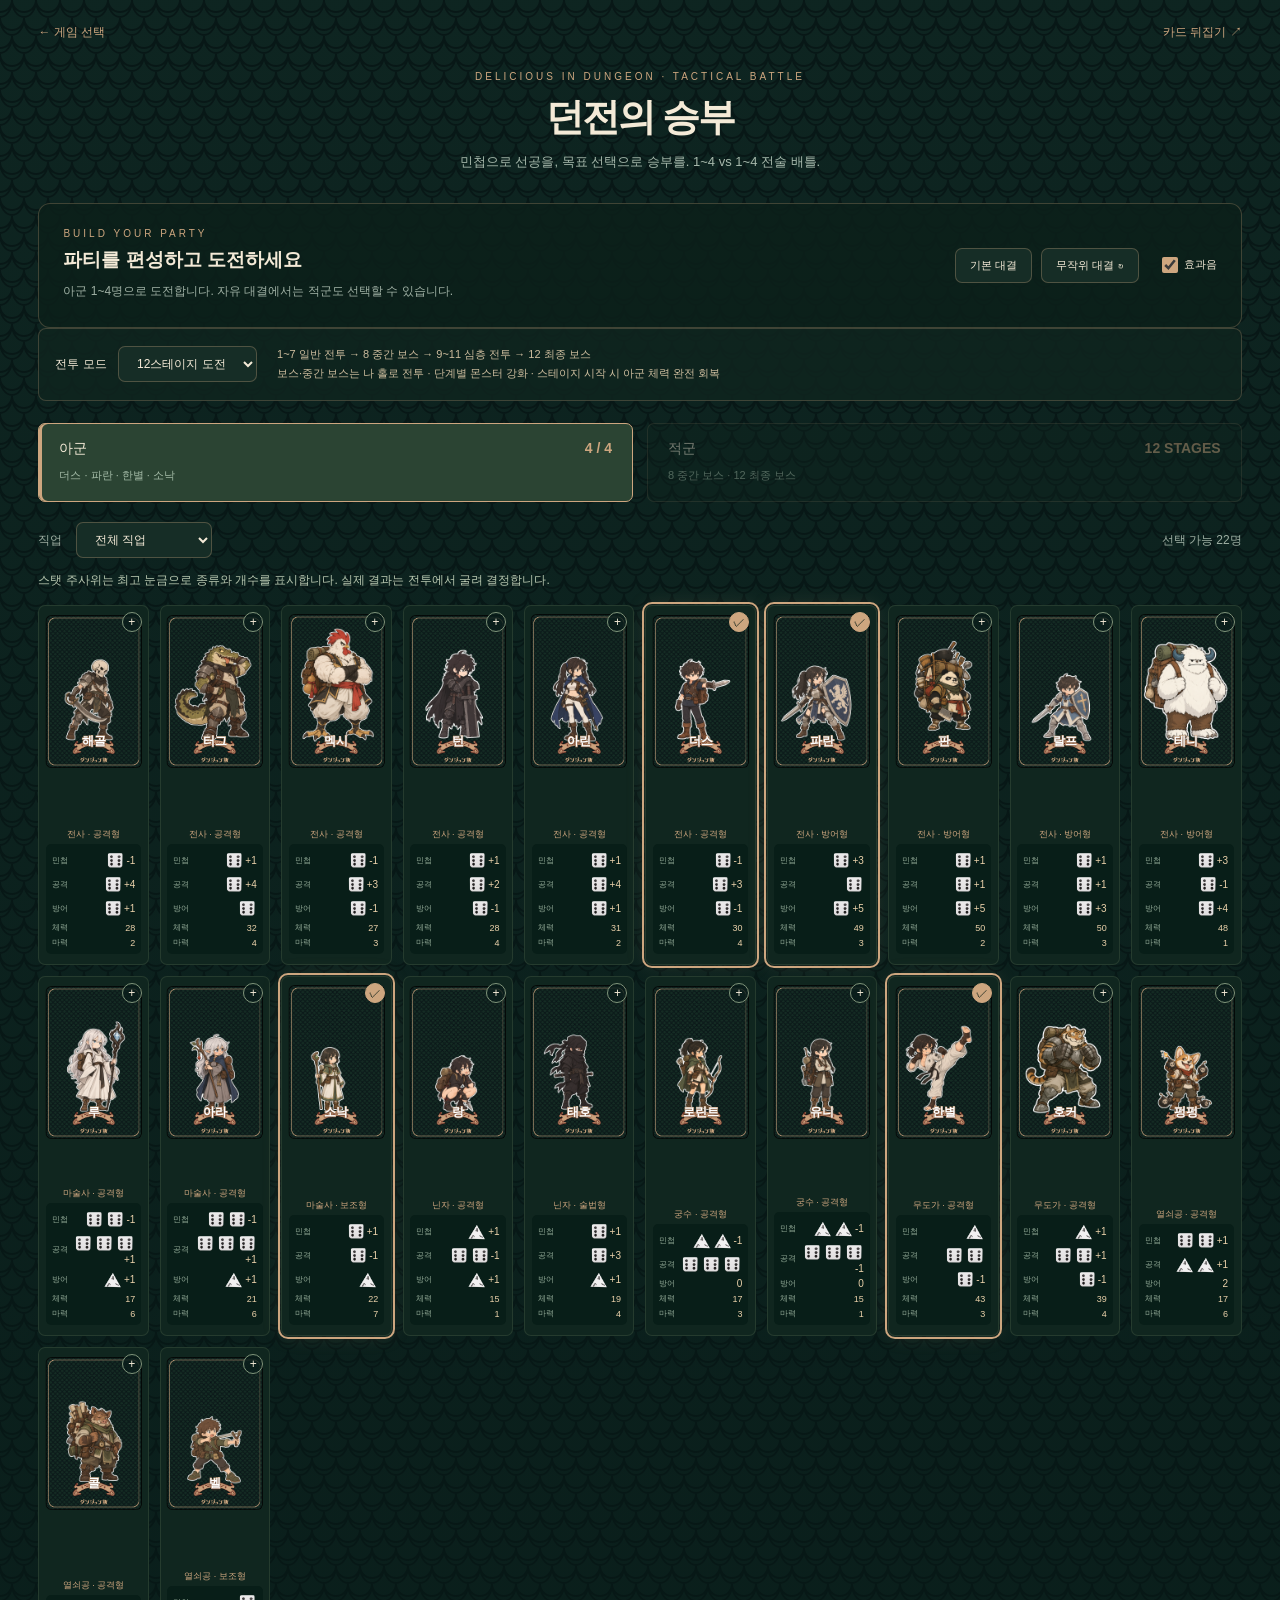
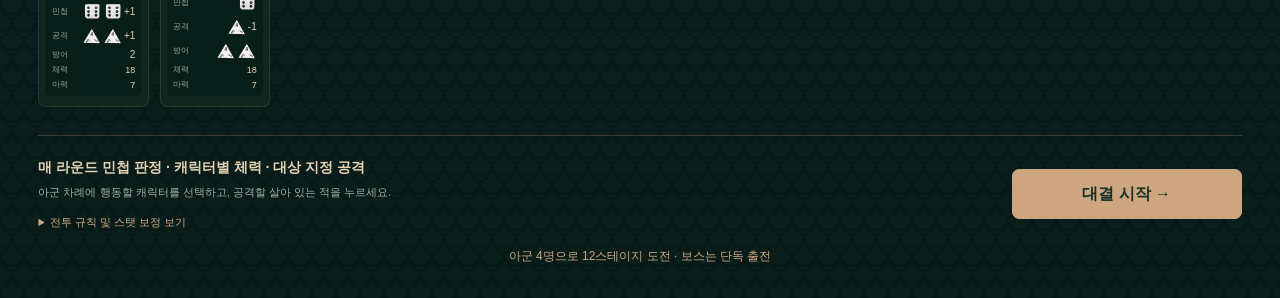
==== commit 6810ae99: "Build 54 folder monsters and twelve-stage campaign with solo bosses" ====
--- a/battle.html
+++ b/battle.html
@@ -1,22 +1,22 @@
 <!doctype html>
-<html lang="ko"><head><meta charset="utf-8"><meta name="viewport" content="width=device-width,initial-scale=1"><title>던전의 승부 · 카드 배틀</title><link rel="stylesheet" href="battle.css"><script src="battle-data.js" defer></script><script src="battle-engine.js" defer></script><script src="battle-audio.js" defer></script><script src="battle.js" defer></script></head>
+<html lang="ko"><head><meta charset="utf-8"><meta name="viewport" content="width=device-width,initial-scale=1"><title>던전의 승부 · 카드 배틀</title><link rel="stylesheet" href="battle.css?v=monster-stages-1"><script src="battle-data.js?v=monster-stages-1" defer></script><script src="battle-engine.js?v=monster-stages-1" defer></script><script src="battle-audio.js" defer></script><script src="battle.js?v=monster-stages-1" defer></script></head>
 <body class="battle-body">
 <section id="party-setup" class="party-setup">
 <nav class="site-nav"><a href="index.html">← 게임 선택</a><a href="memory.html">카드 뒤집기 ↗</a></nav>
 <header class="page-heading"><p class="overline">DELICIOUS IN DUNGEON · TACTICAL BATTLE</p><h1>던전의 승부</h1><p>민첩으로 선공을, 목표 선택으로 승부를. 1~4 vs 1~4 전술 배틀.</p></header>
-<section class="party-config"><div><p class="overline">BUILD YOUR TEAMS</p><h2>대결할 두 팀을 편성하세요</h2><p class="muted">각 팀 최소 1명, 최대 4명. 같은 캐릭터도 서로 다른 팀에서 대결할 수 있습니다.</p></div><div class="config-actions"><button id="default-party">기본 대결</button><button id="random-party">무작위 대결 ↻</button><label><input id="battle-sound" type="checkbox" checked> 효과음</label></div></section>
+<section class="party-config"><div><p class="overline">BUILD YOUR PARTY</p><h2>파티를 편성하고 도전하세요</h2><p class="muted">아군 1~4명으로 도전합니다. 자유 대결에서는 적군도 선택할 수 있습니다.</p></div><div class="config-actions"><button id="default-party">기본 대결</button><button id="random-party">무작위 대결 ↻</button><label><input id="battle-sound" type="checkbox" checked> 효과음</label></div></section>
+<div class="campaign-config"><label>전투 모드 <select id="battle-mode"><option value="campaign">12스테이지 도전</option><option value="free">자유 대결</option></select></label><p id="campaign-note">1~7 일반 전투 → 8 중간 보스 → 9~11 심층 전투 → 12 최종 보스<br>보스·중간 보스는 나 홀로 전투 · 단계별 몬스터 강화 · 스테이지 시작 시 아군 체력 완전 회복</p></div>
 <div class="team-selectors"><button id="edit-ally" class="active" aria-pressed="true">아군 <strong id="ally-count">0 / 4</strong><span id="ally-selected"></span></button><button id="edit-enemy" aria-pressed="false">적군 <strong id="enemy-count">0 / 4</strong><span id="enemy-selected"></span></button></div>
 <div class="party-filter"><label>직업 <select id="party-filter"><option value="all">전체 직업</option></select></label><span id="roster-count"></span></div>
 <p class="dice-legend">스탯 주사위는 최고 눈금으로 종류와 개수를 표시합니다. 실제 결과는 전투에서 굴려 결정합니다.</p>
 <div id="roster" class="roster" aria-label="캐릭터 선택"></div>
-<section class="launch-panel"><div><strong>매 라운드 민첩 판정 · 캐릭터별 체력 · 대상 지정 공격</strong><p>아군 차례에 행동할 캐릭터를 선택하고, 공격할 살아 있는 적을 누르세요.</p><details><summary>전투 규칙 및 스탯 보정 보기</summary><p>민첩을 매 라운드 굴려 낮은 순서로 행동합니다. 동률은 무작위입니다. 공격자의 민첩 결과가 대상보다 3 이상 낮으면 연속공격합니다. 두 번째 공격력은 새로 굴리지만 방어는 첫 방어의 잔여값만 사용합니다. 방어보다 약한 공격은 체력 피해 0입니다. 사망한 캐릭터는 행동하지 못하며, 적을 모두 쓰러뜨리면 승리합니다.</p><p>캐릭터별 보정은 기본값에서 민첩·공격·방어 ±1, 체력 ±3, 마력 ±1 범위로 고정 생성됩니다. 궁수의 방어력 0은 유지됩니다. 마력은 표시만 하며 스킬은 추후 추가됩니다. 몬스터의 기존 공격·방어·이미지는 유지됩니다.</p></details></div><button id="begin-battle" class="gold-button">대결 시작 →</button></section><p id="setup-feedback" role="status" class="feedback"></p>
+<section class="launch-panel"><div><strong>매 라운드 민첩 판정 · 캐릭터별 체력 · 대상 지정 공격</strong><p>아군 차례에 행동할 캐릭터를 선택하고, 공격할 살아 있는 적을 누르세요.</p><details><summary>전투 규칙 및 스탯 보정 보기</summary><p>민첩을 매 라운드 굴려 낮은 순서로 행동합니다. 동률은 무작위입니다. 공격자의 민첩 결과가 대상보다 3 이상 낮으면 연속공격합니다. 두 번째 공격력은 새로 굴리지만 방어는 첫 방어의 잔여값만 사용합니다. 방어보다 약한 공격은 체력 피해 0입니다. 사망한 캐릭터는 행동하지 못하며, 적을 모두 쓰러뜨리면 승리합니다.</p><p>캐릭터별 보정은 기본값에서 민첩·공격·방어 ±1, 체력 ±3, 마력 ±1 범위로 고정 생성됩니다. 궁수의 방어력 0은 유지됩니다. 마력은 표시만 하며 스킬은 추후 추가됩니다. 몬스터는 mon 폴더의 이미지로 구성합니다. 중간 보스와 보스는 단독으로만 전투합니다. 12스테이지 도전은 8스테이지에 중간 보스, 12스테이지에 최종 보스가 등장하며, 스테이지 시작 시 아군 체력을 완전히 회복합니다.</p></details></div><button id="begin-battle" class="gold-button">대결 시작 →</button></section><p id="setup-feedback" role="status" class="feedback"></p>
 </section>
 <main id="arena" class="arena duel-arena" hidden>
 <header class="arena-header"><button id="back-to-party">← 팀 편성</button><div><span class="overline">TACTICAL CARD BATTLE</span><h1 id="encounter-title">던전의 대결</h1></div><label class="auto-label"><input type="checkbox" id="auto-battle"> 자동 진행</label></header>
 <div id="turn-order" class="turn-order" aria-label="이번 라운드 행동 순서"></div>
 <section class="battlefield" aria-label="전투 필드"><div class="team ally-team"><div class="team-heading"><div><span class="overline">YOUR PARTY</span><h2>아군 파티</h2></div><span id="ally-hp-label" class="hp-value"></span></div><div id="ally-lineup" class="lineup"></div></div><div class="versus"><span id="round-label">ROUND 01</span><b>VS</b><span class="crossed-swords">⚔</span></div><div class="team enemy-team"><div class="team-heading"><div><span class="overline">ENEMY PARTY</span><h2>적군 파티</h2></div><span id="enemy-hp-label" class="hp-value"></span></div><div id="enemy-lineup" class="lineup"></div></div></section>
-<section id="dice-tray" class="dice-tray" aria-label="주사위 판정"></section>
-<section class="resolution" aria-label="공격 판정"><div class="power ally-power"><div><span>⚔ 공격력</span><strong id="attack-value">—</strong></div><div><span>◇ 남은 방어</span><strong id="defense-value">—</strong></div></div><div class="round-status"><span id="phase-label">민첩 판정</span><p id="round-message" role="status" aria-live="polite"></p></div><div class="power enemy-power"><div><span>체력 피해</span><strong id="damage-value">—</strong></div><div><span>공격 횟수</span><strong id="hit-value">—</strong></div></div></section>
+<div class="battle-announcement visually-hidden"><span id="phase-label"></span><p id="round-message" role="status" aria-live="polite"></p></div>
 <section class="duel-controls"><div><p class="overline">SELECT YOUR TARGET</p><p id="turn-prompt"></p></div><button id="select-actor" class="gold-button">행동 캐릭터 선택</button><span class="skill-note">마력·스킬 업데이트 예정</span></section>
 <details class="combat-log"><summary>전투 기록 <span id="log-last">대결을 시작합니다.</span></summary><ol id="log-list"></ol></details>
 </main>
--- a/battle.css
+++ b/battle.css
@@ -25,6 +25,17 @@
 .duel-arena{grid-template-rows:auto auto minmax(0,1fr) auto auto auto auto}.dice-tray{display:flex;align-items:center;justify-content:center;gap:24px;min-height:0}.dice-tray:empty{display:none}.roll-group{display:flex;align-items:center;gap:8px}.roll-group>small,.shield-carry{font-size:10px;color:#d0c5a4}.roll-dice{display:flex;align-items:center}.rolling-die,.roll-dice .stat-die{width:40px!important;height:40px!important;object-fit:contain}.roll-dice .dice-bonus{font-size:16px!important}@media(max-width:650px){.dice-tray{gap:8px;flex-wrap:wrap}.roll-group{gap:3px}.roll-group>small,.shield-carry{font-size:8px}.rolling-die,.roll-dice .stat-die{width:25px!important;height:25px!important}.roll-dice .dice-total{font-size:11px}}
 
 .dice-legend{font-size:12px;color:#b7c6af;margin:0 0 16px}.fighter-stats .stat-die{width:20px!important;height:20px!important}@media(max-width:650px){.fighter-stats .stat-die{width:12px!important;height:12px!important}.dice-legend{font-size:10px}}
-
-.job-card{background:#10261f}.job-card>.battle-card-art{position:absolute;top:8px;left:50%;transform:translateX(-50%);width:min(120px,calc(100% - 12px));height:auto;margin:0}.job-card .battle-card-name{font-size:12px}.job-card .roster-info{bottom:10px}.job-card .unit-stats{padding:6px}.job-card .job-label{font-size:9px}
 
+.job-card{background:#10261f}.job-card>.battle-card-art{position:absolute;top:8px;left:50%;transform:translateX(-50%);width:min(120px,calc(100% - 12px));height:auto;margin:0}.job-card .battle-card-name{font-size:12px}.job-card .roster-info{bottom:10px}.job-card .unit-stats{padding:6px}.job-card .job-label{font-size:9px}
+
+
+/* Combat resolves directly on the two participating cards. */
+.visually-hidden{position:absolute!important;width:1px;height:1px;padding:0;margin:-1px;overflow:hidden;clip-path:inset(50%);white-space:nowrap;border:0}.duel-arena{grid-template-rows:auto auto minmax(0,1fr) auto auto}.duel-fighter{padding-top:116px}.duel-fighter>.battle-card-art{height:calc(100% - 100px)}.card-combat-result{position:absolute;top:25px;left:2px;right:2px;min-height:84px;display:flex;align-items:center;flex-direction:column;gap:3px;padding:5px 2px;background:#102a23f5;border:1px solid #80b6cf;border-radius:7px;z-index:4;pointer-events:none}.card-combat-result.attack-result{border-color:#e9b776;background:#3f281cf5}.combat-role{font-size:10px;color:#ffe5bd}.card-result-dice{display:flex;align-items:center;justify-content:center;min-height:23px;max-width:100%}.card-result-dice .dice-stat{justify-content:center;flex-wrap:wrap;white-space:normal}.card-result-dice .stat-die,.card-result-dice .rolling-die{position:static!important;width:23px!important;height:23px!important;max-width:none!important;object-fit:contain!important;transform:none!important;margin:0!important}.card-combat-result .dice-total,.card-combat-result .fixed-stat,.card-combat-result .dice-bonus,.combat-remaining,.combat-impact{font-size:20px!important;line-height:1.1;font-weight:800;color:#fff0ce}.combat-impact{color:#ffad95}.defense-result .combat-remaining{color:#a6dcf3}.blocking{box-shadow:0 0 16px #95dbff80}.taking-damage .battle-card-art{animation:card-hit .35s ease}.unit-health{height:7px}.unit-hp{font-size:13px}@keyframes card-hit{25%{translate:-4px 0;filter:brightness(1.7)}75%{translate:4px 0}}
+@media(max-width:650px){.duel-arena .lineup .duel-fighter{padding-top:114px}.duel-fighter>.battle-card-art{height:calc(100% - 62px);min-height:28px}.card-combat-result{top:18px;left:0;right:0;gap:2px;padding:3px 1px;min-height:90px}.combat-role{font-size:8px}.card-result-dice .stat-die,.card-result-dice .rolling-die{width:18px!important;height:18px!important}.unit-hp{font-size:10px}.combat-remaining{letter-spacing:-1px}.combat-impact{letter-spacing:-1px}.unit-health{height:5px}}
+@media(prefers-reduced-motion:reduce){.taking-damage .battle-card-art{animation:none}.unit-health i{transition:none}}
+
+.combat-impact{display:flex;align-items:center;gap:3px;white-space:nowrap}.combat-impact>small{font-size:10px;font-weight:500}.combat-impact>b{font-size:20px}.combat-remaining{white-space:nowrap}
+.unit-stats .dice-stat{flex:1;min-width:0;flex-wrap:wrap;white-space:normal}.battle-card-name.long-name{font-size:7px!important}
+
+.campaign-config{display:flex;align-items:center;gap:20px;padding:16px;background:#10251fd9;border:1px solid #cda67f40;border-radius:8px}.campaign-config label{font-size:12px;white-space:nowrap}.campaign-config select{margin-left:8px}.campaign-config p{font-size:11px;color:#cdbd9e;line-height:1.8}.job-card[data-tier="boss"]{border-color:#f19b68}.job-card[data-tier="midboss"]{border-color:#ba9fea}.battle-card-name{font-size:clamp(8px,1vw,16px)}@media(max-width:650px){.campaign-config{flex-direction:column;align-items:stretch;gap:8px}.campaign-config p{font-size:10px}.battle-card-name{font-size:8px}}
+.unit-stats>span>small{flex-shrink:0;white-space:nowrap}.unit-stats>span{gap:4px}
